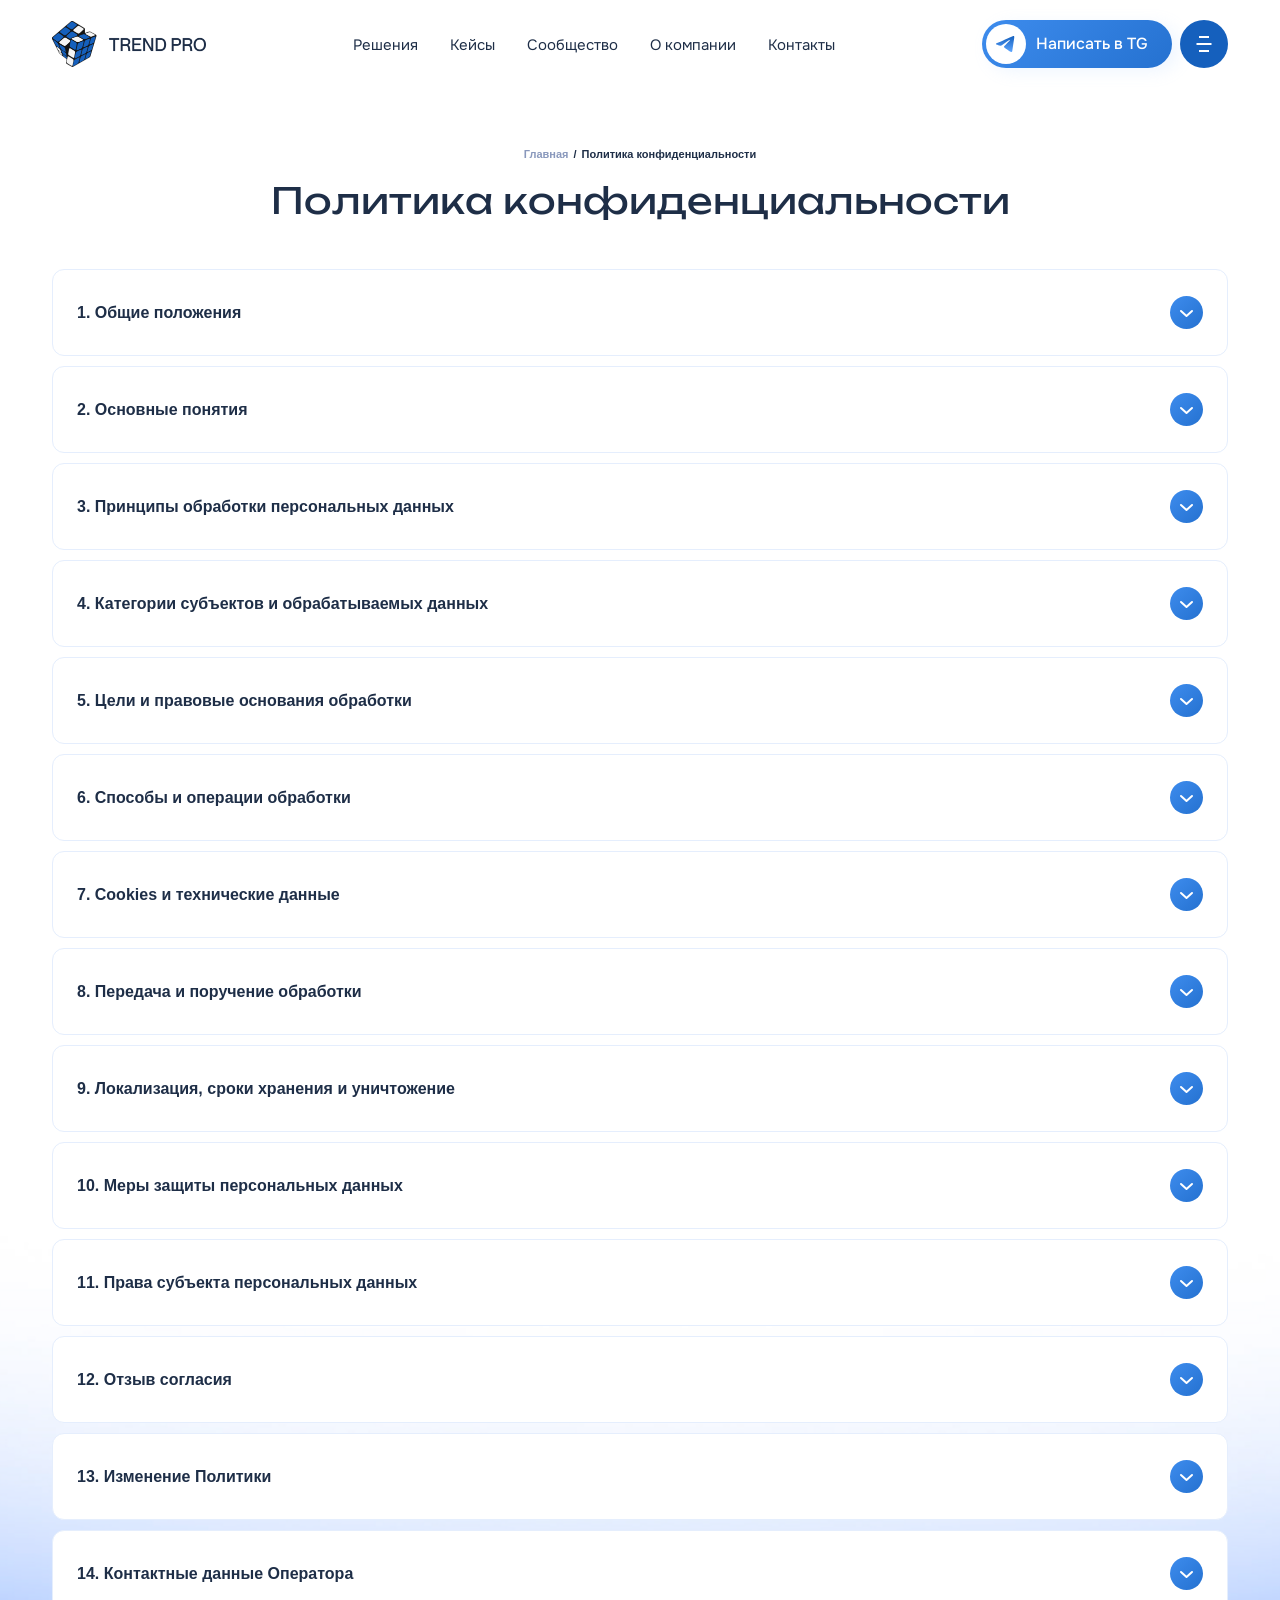
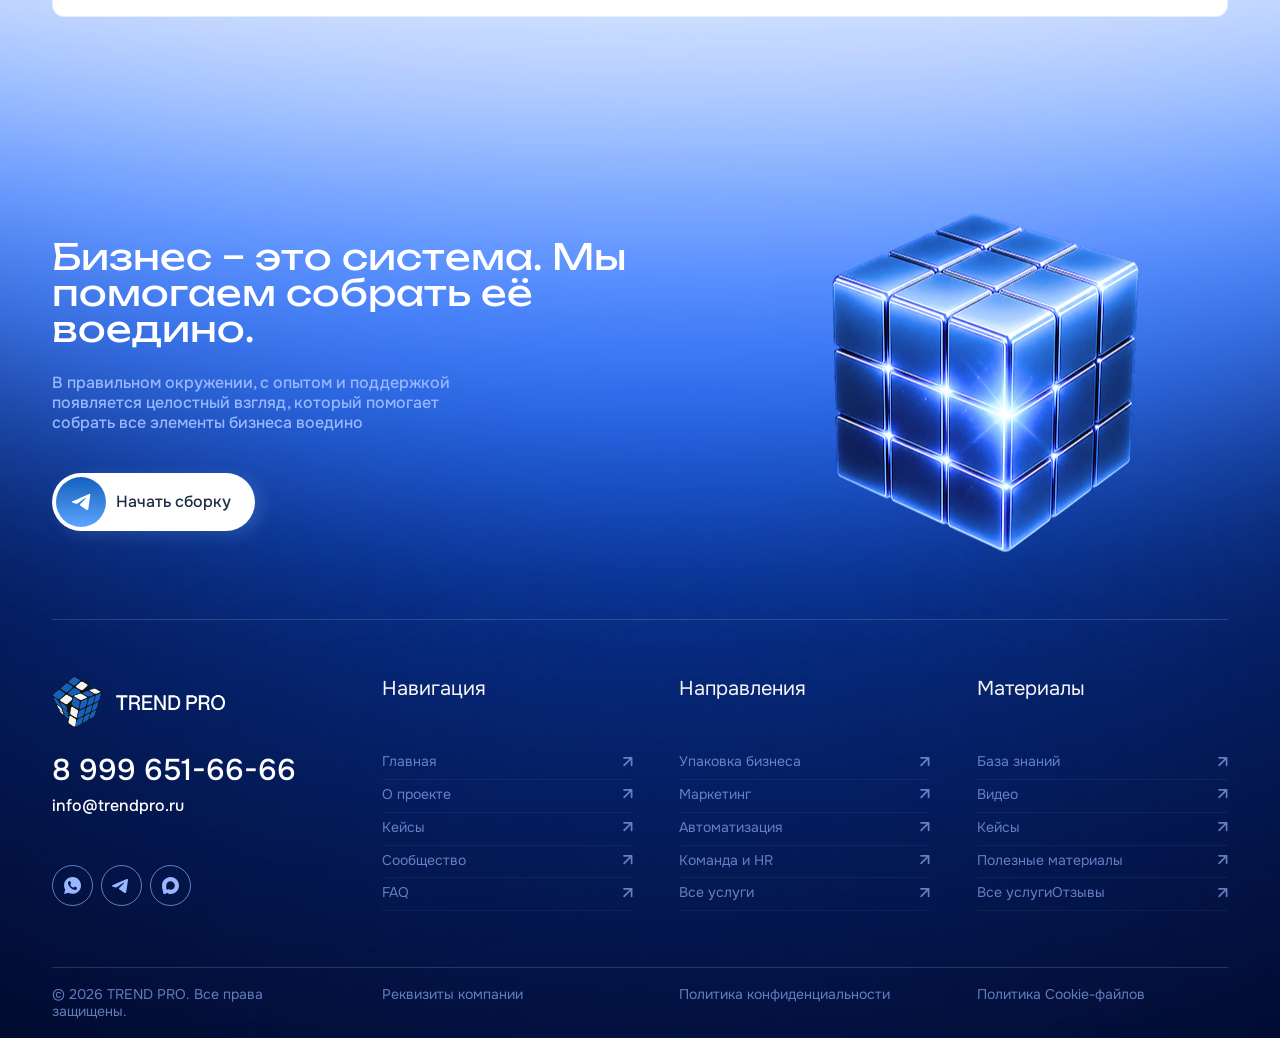
==== policy.html @ ac60d5c6 "Feature: добавлена страница "Политика конфиденциальности"" ====
<!doctype html>
<html lang="ru">
  <head>
    <meta charset="UTF-8" />
    <meta name="viewport" content="width=device-width, initial-scale=1.0" />
    <title>TREND PRO</title>
    <link rel="stylesheet" href="./src/style/reset.css" />
    <link rel="stylesheet" href="./src/style/general/style-general.css" />
    <link rel="stylesheet" href="./src/style/policy/style-policy.css" />
    <script defer src="./src/script/main.js"></script>
    <script defer src="./src/script/policy.js"></script>
  </head>
  <body>
    <header class="header">
      <div class="header__container container">
        <img class="header__logo" src="./src/assets/img/header_logo_dark.png" alt="" />

        <nav class="header__nav nav">
          <ul class="nav__list list">
            <li class="list__item">
              <a href="">Решения</a>
            </li>

            <li class="list__item">
              <a href="">Кейсы</a>
            </li>

            <li class="list__item">
              <a href="">Сообщество</a>
            </li>

            <li class="list__item">
              <a href="">О компании</a>
            </li>

            <li class="list__item">
              <a href="">Контакты</a>
            </li>
          </ul>
        </nav>

        <div class="header__actions">
          <a href="https://t.me/business_repin" target="_blank" class="secondary-button">
            <div class="icon">
              <svg
                width="22"
                height="22"
                viewBox="0 0 22 22"
                fill="none"
                xmlns="http://www.w3.org/2000/svg"
              >
                <path
                  d="M17.7344 3.14238C17.7556 3.1337 19.4154 2.46001 19.2764 4.13164C19.2296 4.82448 18.8564 7.24985 18.4824 9.87285L17.3135 17.6443C17.0178 19.8949 15.0754 18.8298 14.0879 18.0896C13.9008 17.9411 10.5817 15.7137 9.3662 14.6248C9.03903 14.3279 8.6653 13.7336 9.41307 13.0408C11.0958 11.4075 13.1058 9.37855 14.3213 8.0916C14.8821 7.49776 15.4435 6.11218 13.1064 7.79472L6.51463 12.4969C6.49465 12.5098 5.74759 12.9851 4.36424 12.5457C2.962 12.1002 1.32616 11.5066 1.32616 11.5066C1.31194 11.4971 0.216812 10.7593 2.12108 9.97246C4.97891 8.73606 15.3221 4.20005 17.7344 3.14238Z"
                  fill="url(#paint0_linear_576_1467)"
                />
                <defs>
                  <linearGradient
                    id="paint0_linear_576_1467"
                    x1="10.1423"
                    y1="3.00098"
                    x2="10.1423"
                    y2="19.0001"
                    gradientUnits="userSpaceOnUse"
                  >
                    <stop stop-color="#1560BD" />
                    <stop offset="1" stop-color="#5CA5FF" />
                  </linearGradient>
                </defs>
              </svg>
            </div>
            <span> Написать в TG</span>
          </a>

          <button class="header__burger">
            <span></span>
            <span></span>
            <span></span>
          </button>
        </div>
      </div>
    </header>

    <div class="main">
      <aside class="burger-menu">
        <div class="burger-menu__container">
          <div class="burger-menu__header">
            <img src="./src/assets/img/burger_logo.png" alt="" />

            <button class="burger-menu__close">
              <svg
                xmlns="http://www.w3.org/2000/svg"
                width="20"
                height="20"
                viewBox="0 0 20 20"
                fill="none"
              >
                <path
                  d="M15.8925 14.7141L14.714 15.8926L4.10742 5.28596L5.28593 4.10745L15.8925 14.7141Z"
                  fill="#ADADAD"
                />
                <path
                  d="M14.714 4.10745L15.8925 5.28596L5.28593 15.8926L4.10742 14.7141L14.714 4.10745Z"
                  fill="#ADADAD"
                />
              </svg>
            </button>
          </div>

          <div class="burger-menu__content">
            <ul>
              <li>
                <div class="accordion">
                  <button class="accordion__button">
                    <img src="./src/assets/img/burger_nav_1.svg" alt="" />
                    Навигация

                    <div class="icon">
                      <svg
                        xmlns="http://www.w3.org/2000/svg"
                        width="11"
                        height="7"
                        viewBox="0 0 11 7"
                        fill="none"
                      >
                        <path
                          d="M5.30326 4.12477L9.42809 0L10.6066 1.17851L5.30326 6.48185L0 1.17851L1.17851 0L5.30326 4.12477Z"
                          fill="#337DE8"
                        />
                      </svg>
                    </div>
                  </button>

                  <div class="accordion__content">
                    <nav>
                      <ul>
                        <li>
                          <a href="">Главная</a>
                        </li>

                        <li>
                          <a href="">О проекте</a>
                        </li>

                        <li>
                          <a href="">Кейсы</a>
                        </li>

                        <li>
                          <a href="">Сообщество</a>
                        </li>

                        <li>
                          <a href="#FAQ">FAQ</a>
                        </li>
                      </ul>
                    </nav>
                  </div>
                </div>
              </li>

              <li>
                <div class="accordion">
                  <button class="accordion__button">
                    <img src="./src/assets/img/burger_nav_2.svg" alt="" />
                    Направления

                    <div class="icon">
                      <svg
                        xmlns="http://www.w3.org/2000/svg"
                        width="11"
                        height="7"
                        viewBox="0 0 11 7"
                        fill="none"
                      >
                        <path
                          d="M5.30326 4.12477L9.42809 0L10.6066 1.17851L5.30326 6.48185L0 1.17851L1.17851 0L5.30326 4.12477Z"
                          fill="#337DE8"
                        />
                      </svg>
                    </div>
                  </button>

                  <div class="accordion__content">
                    <nav>
                      <ul>
                        <li>
                          <a href="">Упаковка бизнеса</a>
                        </li>

                        <li>
                          <a href="">Маркетинг</a>
                        </li>

                        <li>
                          <a href="">Кейсы</a>
                        </li>

                        <li>
                          <a href="">Автоматизация</a>
                        </li>

                        <li>
                          <a href="">Команда и HR</a>
                        </li>

                        <li>
                          <a href="">Все услуги</a>
                        </li>
                      </ul>
                    </nav>
                  </div>
                </div>
              </li>

              <li>
                <div class="accordion">
                  <button class="accordion__button">
                    <img src="./src/assets/img/burger_nav_3.svg" alt="" />
                    Материалы

                    <div class="icon">
                      <svg
                        xmlns="http://www.w3.org/2000/svg"
                        width="11"
                        height="7"
                        viewBox="0 0 11 7"
                        fill="none"
                      >
                        <path
                          d="M5.30326 4.12477L9.42809 0L10.6066 1.17851L5.30326 6.48185L0 1.17851L1.17851 0L5.30326 4.12477Z"
                          fill="#337DE8"
                        />
                      </svg>
                    </div>
                  </button>

                  <div class="accordion__content">
                    <nav>
                      <ul>
                        <li>
                          <a href="">База знаний</a>
                        </li>

                        <li>
                          <a href="">Видео</a>
                        </li>

                        <li>
                          <a href="">Кейсы</a>
                        </li>

                        <li>
                          <a href="">Полезные материалы</a>
                        </li>

                        <li>
                          <a href="">Отзывы</a>
                        </li>
                      </ul>
                    </nav>
                  </div>
                </div>
              </li>
            </ul>

            <a href="https://t.me/business_repin" target="_blank" class="secondary-button">
              <div class="icon">
                <svg
                  width="22"
                  height="22"
                  viewBox="0 0 22 22"
                  fill="none"
                  xmlns="http://www.w3.org/2000/svg"
                >
                  <path
                    d="M17.7344 3.14238C17.7556 3.1337 19.4154 2.46001 19.2764 4.13164C19.2296 4.82448 18.8564 7.24985 18.4824 9.87285L17.3135 17.6443C17.0178 19.8949 15.0754 18.8298 14.0879 18.0896C13.9008 17.9411 10.5817 15.7137 9.3662 14.6248C9.03903 14.3279 8.6653 13.7336 9.41307 13.0408C11.0958 11.4075 13.1058 9.37855 14.3213 8.0916C14.8821 7.49776 15.4435 6.11218 13.1064 7.79472L6.51463 12.4969C6.49465 12.5098 5.74759 12.9851 4.36424 12.5457C2.962 12.1002 1.32616 11.5066 1.32616 11.5066C1.31194 11.4971 0.216812 10.7593 2.12108 9.97246C4.97891 8.73606 15.3221 4.20005 17.7344 3.14238Z"
                    fill="url(#paint0_linear_576_1467)"
                  />
                  <defs>
                    <linearGradient
                      id="paint0_linear_576_1467"
                      x1="10.1423"
                      y1="3.00098"
                      x2="10.1423"
                      y2="19.0001"
                      gradientUnits="userSpaceOnUse"
                    >
                      <stop stop-color="#1560BD" />
                      <stop offset="1" stop-color="#5CA5FF" />
                    </linearGradient>
                  </defs>
                </svg>
              </div>

              <span> Написать в Telegram </span>
            </a>
          </div>
        </div>
      </aside>

      <aside class="breadcrumbs">
        <nav>
          <ol>
            <li><a href="index.html">Главная</a></li>
            <li><p>/</p></li>
            <li><p>Политика конфиденциальности</p></li>
          </ol>
        </nav>
      </aside>

      <section class="policy is-visible">
        <div class="policy__container container">
          <div class="policy__header section-header-anim">
            <h1>Политика конфиденциальности</h1>
          </div>

          <div class="policy__content">
            <ol>
              <li>
                <div class="accordion">
                  <button class="accordion__button">
                    1. Общие положения

                    <svg
                      width="33"
                      height="33"
                      viewBox="0 0 33 33"
                      fill="none"
                      xmlns="http://www.w3.org/2000/svg"
                    >
                      <circle cx="16.5" cy="16.5" r="16.5" fill="url(#paint0_linear_730_6382)" />
                      <path
                        d="M11 15L16.5 20L22 15"
                        stroke="white"
                        stroke-width="2"
                        stroke-linecap="round"
                        stroke-linejoin="round"
                      />
                      <defs>
                        <linearGradient
                          id="paint0_linear_730_6382"
                          x1="14.9886"
                          y1="-53.3303"
                          x2="87.7637"
                          y2="21.905"
                          gradientUnits="userSpaceOnUse"
                        >
                          <stop stop-color="#4C9CFF" />
                          <stop offset="1" stop-color="#1560BD" />
                        </linearGradient>
                      </defs>
                    </svg>
                  </button>

                  <div class="accordion__content">
                    <p>
                      Настоящая Политика конфиденциальности (далее — Политика) определяет порядок
                      обработки и защиты персональных данных индивидуальным предпринимателем Репиным
                      Александром Александровичем (далее — Оператор) при использовании сайта
                      https://trend-pro.ru/ (далее — Сайт). Политика разработана в соответствии
                      с Конституцией Российской Федерации, Федеральным законом от 27.07.2006 №
                      152-ФЗ «О персональных данных» и иными нормативными правовыми актами
                      Российской Федерации в области персональных данных.
                      <br /><br />
                      Политика действует в отношении информации, которую Оператор получает
                      при посещении Сайта, а также при обращении пользователя по опубликованному
                      на Сайте адресу электронной почты. На Сайте отсутствуют формы обратной связи,
                      регистрация, личный кабинет, прием платежей, подписка на рассылку
                      и инструменты веб-аналитики. Оператор не осуществляет сбор имени, телефона
                      или иных контактных данных через интерфейс Сайта.
                      <br /><br />
                      Если пользователь не согласен с условиями Политики, он должен прекратить
                      использование Сайта. Продолжение использования Сайта означает ознакомление
                      пользователя с Политикой, но само по себе не заменяет согласие на обработку
                      персональных данных в случаях, когда такое согласие требуется законом.
                    </p>
                  </div>
                </div>
              </li>

              <li>
                <div class="accordion">
                  <button class="accordion__button">
                    2. Основные понятия

                    <svg
                      width="33"
                      height="33"
                      viewBox="0 0 33 33"
                      fill="none"
                      xmlns="http://www.w3.org/2000/svg"
                    >
                      <circle cx="16.5" cy="16.5" r="16.5" fill="url(#paint0_linear_730_6382)" />
                      <path
                        d="M11 15L16.5 20L22 15"
                        stroke="white"
                        stroke-width="2"
                        stroke-linecap="round"
                        stroke-linejoin="round"
                      />
                      <defs>
                        <linearGradient
                          id="paint0_linear_730_6382"
                          x1="14.9886"
                          y1="-53.3303"
                          x2="87.7637"
                          y2="21.905"
                          gradientUnits="userSpaceOnUse"
                        >
                          <stop stop-color="#4C9CFF" />
                          <stop offset="1" stop-color="#1560BD" />
                        </linearGradient>
                      </defs>
                    </svg>
                  </button>

                  <div class="accordion__content">
                    <p>
                      Настоящая Политика конфиденциальности (далее — Политика) определяет порядок
                      обработки и защиты персональных данных индивидуальным предпринимателем Репиным
                      Александром Александровичем (далее — Оператор) при использовании сайта
                      https://trend-pro.ru/ (далее — Сайт). Политика разработана в соответствии
                      с Конституцией Российской Федерации, Федеральным законом от 27.07.2006 №
                      152-ФЗ «О персональных данных» и иными нормативными правовыми актами
                      Российской Федерации в области персональных данных.
                      <br /><br />
                      Политика действует в отношении информации, которую Оператор получает
                      при посещении Сайта, а также при обращении пользователя по опубликованному
                      на Сайте адресу электронной почты. На Сайте отсутствуют формы обратной связи,
                      регистрация, личный кабинет, прием платежей, подписка на рассылку
                      и инструменты веб-аналитики. Оператор не осуществляет сбор имени, телефона
                      или иных контактных данных через интерфейс Сайта.
                      <br /><br />
                      Если пользователь не согласен с условиями Политики, он должен прекратить
                      использование Сайта. Продолжение использования Сайта означает ознакомление
                      пользователя с Политикой, но само по себе не заменяет согласие на обработку
                      персональных данных в случаях, когда такое согласие требуется законом.
                    </p>
                  </div>
                </div>
              </li>

              <li>
                <div class="accordion">
                  <button class="accordion__button">
                    3. Принципы обработки персональных данных

                    <svg
                      width="33"
                      height="33"
                      viewBox="0 0 33 33"
                      fill="none"
                      xmlns="http://www.w3.org/2000/svg"
                    >
                      <circle cx="16.5" cy="16.5" r="16.5" fill="url(#paint0_linear_730_6382)" />
                      <path
                        d="M11 15L16.5 20L22 15"
                        stroke="white"
                        stroke-width="2"
                        stroke-linecap="round"
                        stroke-linejoin="round"
                      />
                      <defs>
                        <linearGradient
                          id="paint0_linear_730_6382"
                          x1="14.9886"
                          y1="-53.3303"
                          x2="87.7637"
                          y2="21.905"
                          gradientUnits="userSpaceOnUse"
                        >
                          <stop stop-color="#4C9CFF" />
                          <stop offset="1" stop-color="#1560BD" />
                        </linearGradient>
                      </defs>
                    </svg>
                  </button>

                  <div class="accordion__content">
                    <p>
                      Настоящая Политика конфиденциальности (далее — Политика) определяет порядок
                      обработки и защиты персональных данных индивидуальным предпринимателем Репиным
                      Александром Александровичем (далее — Оператор) при использовании сайта
                      https://trend-pro.ru/ (далее — Сайт). Политика разработана в соответствии
                      с Конституцией Российской Федерации, Федеральным законом от 27.07.2006 №
                      152-ФЗ «О персональных данных» и иными нормативными правовыми актами
                      Российской Федерации в области персональных данных.
                      <br /><br />
                      Политика действует в отношении информации, которую Оператор получает
                      при посещении Сайта, а также при обращении пользователя по опубликованному
                      на Сайте адресу электронной почты. На Сайте отсутствуют формы обратной связи,
                      регистрация, личный кабинет, прием платежей, подписка на рассылку
                      и инструменты веб-аналитики. Оператор не осуществляет сбор имени, телефона
                      или иных контактных данных через интерфейс Сайта.
                      <br /><br />
                      Если пользователь не согласен с условиями Политики, он должен прекратить
                      использование Сайта. Продолжение использования Сайта означает ознакомление
                      пользователя с Политикой, но само по себе не заменяет согласие на обработку
                      персональных данных в случаях, когда такое согласие требуется законом.
                    </p>
                  </div>
                </div>
              </li>

              <li>
                <div class="accordion">
                  <button class="accordion__button">
                    4. Категории субъектов и обрабатываемых данных

                    <svg
                      width="33"
                      height="33"
                      viewBox="0 0 33 33"
                      fill="none"
                      xmlns="http://www.w3.org/2000/svg"
                    >
                      <circle cx="16.5" cy="16.5" r="16.5" fill="url(#paint0_linear_730_6382)" />
                      <path
                        d="M11 15L16.5 20L22 15"
                        stroke="white"
                        stroke-width="2"
                        stroke-linecap="round"
                        stroke-linejoin="round"
                      />
                      <defs>
                        <linearGradient
                          id="paint0_linear_730_6382"
                          x1="14.9886"
                          y1="-53.3303"
                          x2="87.7637"
                          y2="21.905"
                          gradientUnits="userSpaceOnUse"
                        >
                          <stop stop-color="#4C9CFF" />
                          <stop offset="1" stop-color="#1560BD" />
                        </linearGradient>
                      </defs>
                    </svg>
                  </button>

                  <div class="accordion__content">
                    <p>
                      Настоящая Политика конфиденциальности (далее — Политика) определяет порядок
                      обработки и защиты персональных данных индивидуальным предпринимателем Репиным
                      Александром Александровичем (далее — Оператор) при использовании сайта
                      https://trend-pro.ru/ (далее — Сайт). Политика разработана в соответствии
                      с Конституцией Российской Федерации, Федеральным законом от 27.07.2006 №
                      152-ФЗ «О персональных данных» и иными нормативными правовыми актами
                      Российской Федерации в области персональных данных.
                      <br /><br />
                      Политика действует в отношении информации, которую Оператор получает
                      при посещении Сайта, а также при обращении пользователя по опубликованному
                      на Сайте адресу электронной почты. На Сайте отсутствуют формы обратной связи,
                      регистрация, личный кабинет, прием платежей, подписка на рассылку
                      и инструменты веб-аналитики. Оператор не осуществляет сбор имени, телефона
                      или иных контактных данных через интерфейс Сайта.
                      <br /><br />
                      Если пользователь не согласен с условиями Политики, он должен прекратить
                      использование Сайта. Продолжение использования Сайта означает ознакомление
                      пользователя с Политикой, но само по себе не заменяет согласие на обработку
                      персональных данных в случаях, когда такое согласие требуется законом.
                    </p>
                  </div>
                </div>
              </li>

              <li>
                <div class="accordion">
                  <button class="accordion__button">
                    5. Цели и правовые основания обработки

                    <svg
                      width="33"
                      height="33"
                      viewBox="0 0 33 33"
                      fill="none"
                      xmlns="http://www.w3.org/2000/svg"
                    >
                      <circle cx="16.5" cy="16.5" r="16.5" fill="url(#paint0_linear_730_6382)" />
                      <path
                        d="M11 15L16.5 20L22 15"
                        stroke="white"
                        stroke-width="2"
                        stroke-linecap="round"
                        stroke-linejoin="round"
                      />
                      <defs>
                        <linearGradient
                          id="paint0_linear_730_6382"
                          x1="14.9886"
                          y1="-53.3303"
                          x2="87.7637"
                          y2="21.905"
                          gradientUnits="userSpaceOnUse"
                        >
                          <stop stop-color="#4C9CFF" />
                          <stop offset="1" stop-color="#1560BD" />
                        </linearGradient>
                      </defs>
                    </svg>
                  </button>

                  <div class="accordion__content">
                    <p>
                      Настоящая Политика конфиденциальности (далее — Политика) определяет порядок
                      обработки и защиты персональных данных индивидуальным предпринимателем Репиным
                      Александром Александровичем (далее — Оператор) при использовании сайта
                      https://trend-pro.ru/ (далее — Сайт). Политика разработана в соответствии
                      с Конституцией Российской Федерации, Федеральным законом от 27.07.2006 №
                      152-ФЗ «О персональных данных» и иными нормативными правовыми актами
                      Российской Федерации в области персональных данных.
                      <br /><br />
                      Политика действует в отношении информации, которую Оператор получает
                      при посещении Сайта, а также при обращении пользователя по опубликованному
                      на Сайте адресу электронной почты. На Сайте отсутствуют формы обратной связи,
                      регистрация, личный кабинет, прием платежей, подписка на рассылку
                      и инструменты веб-аналитики. Оператор не осуществляет сбор имени, телефона
                      или иных контактных данных через интерфейс Сайта.
                      <br /><br />
                      Если пользователь не согласен с условиями Политики, он должен прекратить
                      использование Сайта. Продолжение использования Сайта означает ознакомление
                      пользователя с Политикой, но само по себе не заменяет согласие на обработку
                      персональных данных в случаях, когда такое согласие требуется законом.
                    </p>
                  </div>
                </div>
              </li>

              <li>
                <div class="accordion">
                  <button class="accordion__button">
                    6. Способы и операции обработки

                    <svg
                      width="33"
                      height="33"
                      viewBox="0 0 33 33"
                      fill="none"
                      xmlns="http://www.w3.org/2000/svg"
                    >
                      <circle cx="16.5" cy="16.5" r="16.5" fill="url(#paint0_linear_730_6382)" />
                      <path
                        d="M11 15L16.5 20L22 15"
                        stroke="white"
                        stroke-width="2"
                        stroke-linecap="round"
                        stroke-linejoin="round"
                      />
                      <defs>
                        <linearGradient
                          id="paint0_linear_730_6382"
                          x1="14.9886"
                          y1="-53.3303"
                          x2="87.7637"
                          y2="21.905"
                          gradientUnits="userSpaceOnUse"
                        >
                          <stop stop-color="#4C9CFF" />
                          <stop offset="1" stop-color="#1560BD" />
                        </linearGradient>
                      </defs>
                    </svg>
                  </button>

                  <div class="accordion__content">
                    <p>
                      Настоящая Политика конфиденциальности (далее — Политика) определяет порядок
                      обработки и защиты персональных данных индивидуальным предпринимателем Репиным
                      Александром Александровичем (далее — Оператор) при использовании сайта
                      https://trend-pro.ru/ (далее — Сайт). Политика разработана в соответствии
                      с Конституцией Российской Федерации, Федеральным законом от 27.07.2006 №
                      152-ФЗ «О персональных данных» и иными нормативными правовыми актами
                      Российской Федерации в области персональных данных.
                      <br /><br />
                      Политика действует в отношении информации, которую Оператор получает
                      при посещении Сайта, а также при обращении пользователя по опубликованному
                      на Сайте адресу электронной почты. На Сайте отсутствуют формы обратной связи,
                      регистрация, личный кабинет, прием платежей, подписка на рассылку
                      и инструменты веб-аналитики. Оператор не осуществляет сбор имени, телефона
                      или иных контактных данных через интерфейс Сайта.
                      <br /><br />
                      Если пользователь не согласен с условиями Политики, он должен прекратить
                      использование Сайта. Продолжение использования Сайта означает ознакомление
                      пользователя с Политикой, но само по себе не заменяет согласие на обработку
                      персональных данных в случаях, когда такое согласие требуется законом.
                    </p>
                  </div>
                </div>
              </li>

              <li>
                <div class="accordion">
                  <button class="accordion__button">
                    7. Cookies и технические данные

                    <svg
                      width="33"
                      height="33"
                      viewBox="0 0 33 33"
                      fill="none"
                      xmlns="http://www.w3.org/2000/svg"
                    >
                      <circle cx="16.5" cy="16.5" r="16.5" fill="url(#paint0_linear_730_6382)" />
                      <path
                        d="M11 15L16.5 20L22 15"
                        stroke="white"
                        stroke-width="2"
                        stroke-linecap="round"
                        stroke-linejoin="round"
                      />
                      <defs>
                        <linearGradient
                          id="paint0_linear_730_6382"
                          x1="14.9886"
                          y1="-53.3303"
                          x2="87.7637"
                          y2="21.905"
                          gradientUnits="userSpaceOnUse"
                        >
                          <stop stop-color="#4C9CFF" />
                          <stop offset="1" stop-color="#1560BD" />
                        </linearGradient>
                      </defs>
                    </svg>
                  </button>

                  <div class="accordion__content">
                    <p>
                      Настоящая Политика конфиденциальности (далее — Политика) определяет порядок
                      обработки и защиты персональных данных индивидуальным предпринимателем Репиным
                      Александром Александровичем (далее — Оператор) при использовании сайта
                      https://trend-pro.ru/ (далее — Сайт). Политика разработана в соответствии
                      с Конституцией Российской Федерации, Федеральным законом от 27.07.2006 №
                      152-ФЗ «О персональных данных» и иными нормативными правовыми актами
                      Российской Федерации в области персональных данных.
                      <br /><br />
                      Политика действует в отношении информации, которую Оператор получает
                      при посещении Сайта, а также при обращении пользователя по опубликованному
                      на Сайте адресу электронной почты. На Сайте отсутствуют формы обратной связи,
                      регистрация, личный кабинет, прием платежей, подписка на рассылку
                      и инструменты веб-аналитики. Оператор не осуществляет сбор имени, телефона
                      или иных контактных данных через интерфейс Сайта.
                      <br /><br />
                      Если пользователь не согласен с условиями Политики, он должен прекратить
                      использование Сайта. Продолжение использования Сайта означает ознакомление
                      пользователя с Политикой, но само по себе не заменяет согласие на обработку
                      персональных данных в случаях, когда такое согласие требуется законом.
                    </p>
                  </div>
                </div>
              </li>

              <li>
                <div class="accordion">
                  <button class="accordion__button">
                    8. Передача и поручение обработки

                    <svg
                      width="33"
                      height="33"
                      viewBox="0 0 33 33"
                      fill="none"
                      xmlns="http://www.w3.org/2000/svg"
                    >
                      <circle cx="16.5" cy="16.5" r="16.5" fill="url(#paint0_linear_730_6382)" />
                      <path
                        d="M11 15L16.5 20L22 15"
                        stroke="white"
                        stroke-width="2"
                        stroke-linecap="round"
                        stroke-linejoin="round"
                      />
                      <defs>
                        <linearGradient
                          id="paint0_linear_730_6382"
                          x1="14.9886"
                          y1="-53.3303"
                          x2="87.7637"
                          y2="21.905"
                          gradientUnits="userSpaceOnUse"
                        >
                          <stop stop-color="#4C9CFF" />
                          <stop offset="1" stop-color="#1560BD" />
                        </linearGradient>
                      </defs>
                    </svg>
                  </button>

                  <div class="accordion__content">
                    <p>
                      Настоящая Политика конфиденциальности (далее — Политика) определяет порядок
                      обработки и защиты персональных данных индивидуальным предпринимателем Репиным
                      Александром Александровичем (далее — Оператор) при использовании сайта
                      https://trend-pro.ru/ (далее — Сайт). Политика разработана в соответствии
                      с Конституцией Российской Федерации, Федеральным законом от 27.07.2006 №
                      152-ФЗ «О персональных данных» и иными нормативными правовыми актами
                      Российской Федерации в области персональных данных.
                      <br /><br />
                      Политика действует в отношении информации, которую Оператор получает
                      при посещении Сайта, а также при обращении пользователя по опубликованному
                      на Сайте адресу электронной почты. На Сайте отсутствуют формы обратной связи,
                      регистрация, личный кабинет, прием платежей, подписка на рассылку
                      и инструменты веб-аналитики. Оператор не осуществляет сбор имени, телефона
                      или иных контактных данных через интерфейс Сайта.
                      <br /><br />
                      Если пользователь не согласен с условиями Политики, он должен прекратить
                      использование Сайта. Продолжение использования Сайта означает ознакомление
                      пользователя с Политикой, но само по себе не заменяет согласие на обработку
                      персональных данных в случаях, когда такое согласие требуется законом.
                    </p>
                  </div>
                </div>
              </li>

              <li>
                <div class="accordion">
                  <button class="accordion__button">
                    9. Локализация, сроки хранения и уничтожение

                    <svg
                      width="33"
                      height="33"
                      viewBox="0 0 33 33"
                      fill="none"
                      xmlns="http://www.w3.org/2000/svg"
                    >
                      <circle cx="16.5" cy="16.5" r="16.5" fill="url(#paint0_linear_730_6382)" />
                      <path
                        d="M11 15L16.5 20L22 15"
                        stroke="white"
                        stroke-width="2"
                        stroke-linecap="round"
                        stroke-linejoin="round"
                      />
                      <defs>
                        <linearGradient
                          id="paint0_linear_730_6382"
                          x1="14.9886"
                          y1="-53.3303"
                          x2="87.7637"
                          y2="21.905"
                          gradientUnits="userSpaceOnUse"
                        >
                          <stop stop-color="#4C9CFF" />
                          <stop offset="1" stop-color="#1560BD" />
                        </linearGradient>
                      </defs>
                    </svg>
                  </button>

                  <div class="accordion__content">
                    <p>
                      Настоящая Политика конфиденциальности (далее — Политика) определяет порядок
                      обработки и защиты персональных данных индивидуальным предпринимателем Репиным
                      Александром Александровичем (далее — Оператор) при использовании сайта
                      https://trend-pro.ru/ (далее — Сайт). Политика разработана в соответствии
                      с Конституцией Российской Федерации, Федеральным законом от 27.07.2006 №
                      152-ФЗ «О персональных данных» и иными нормативными правовыми актами
                      Российской Федерации в области персональных данных.
                      <br /><br />
                      Политика действует в отношении информации, которую Оператор получает
                      при посещении Сайта, а также при обращении пользователя по опубликованному
                      на Сайте адресу электронной почты. На Сайте отсутствуют формы обратной связи,
                      регистрация, личный кабинет, прием платежей, подписка на рассылку
                      и инструменты веб-аналитики. Оператор не осуществляет сбор имени, телефона
                      или иных контактных данных через интерфейс Сайта.
                      <br /><br />
                      Если пользователь не согласен с условиями Политики, он должен прекратить
                      использование Сайта. Продолжение использования Сайта означает ознакомление
                      пользователя с Политикой, но само по себе не заменяет согласие на обработку
                      персональных данных в случаях, когда такое согласие требуется законом.
                    </p>
                  </div>
                </div>
              </li>

              <li>
                <div class="accordion">
                  <button class="accordion__button">
                    10. Меры защиты персональных данных

                    <svg
                      width="33"
                      height="33"
                      viewBox="0 0 33 33"
                      fill="none"
                      xmlns="http://www.w3.org/2000/svg"
                    >
                      <circle cx="16.5" cy="16.5" r="16.5" fill="url(#paint0_linear_730_6382)" />
                      <path
                        d="M11 15L16.5 20L22 15"
                        stroke="white"
                        stroke-width="2"
                        stroke-linecap="round"
                        stroke-linejoin="round"
                      />
                      <defs>
                        <linearGradient
                          id="paint0_linear_730_6382"
                          x1="14.9886"
                          y1="-53.3303"
                          x2="87.7637"
                          y2="21.905"
                          gradientUnits="userSpaceOnUse"
                        >
                          <stop stop-color="#4C9CFF" />
                          <stop offset="1" stop-color="#1560BD" />
                        </linearGradient>
                      </defs>
                    </svg>
                  </button>

                  <div class="accordion__content">
                    <p>
                      Настоящая Политика конфиденциальности (далее — Политика) определяет порядок
                      обработки и защиты персональных данных индивидуальным предпринимателем Репиным
                      Александром Александровичем (далее — Оператор) при использовании сайта
                      https://trend-pro.ru/ (далее — Сайт). Политика разработана в соответствии
                      с Конституцией Российской Федерации, Федеральным законом от 27.07.2006 №
                      152-ФЗ «О персональных данных» и иными нормативными правовыми актами
                      Российской Федерации в области персональных данных.
                      <br /><br />
                      Политика действует в отношении информации, которую Оператор получает
                      при посещении Сайта, а также при обращении пользователя по опубликованному
                      на Сайте адресу электронной почты. На Сайте отсутствуют формы обратной связи,
                      регистрация, личный кабинет, прием платежей, подписка на рассылку
                      и инструменты веб-аналитики. Оператор не осуществляет сбор имени, телефона
                      или иных контактных данных через интерфейс Сайта.
                      <br /><br />
                      Если пользователь не согласен с условиями Политики, он должен прекратить
                      использование Сайта. Продолжение использования Сайта означает ознакомление
                      пользователя с Политикой, но само по себе не заменяет согласие на обработку
                      персональных данных в случаях, когда такое согласие требуется законом.
                    </p>
                  </div>
                </div>
              </li>

              <li>
                <div class="accordion">
                  <button class="accordion__button">
                    11. Права субъекта персональных данных

                    <svg
                      width="33"
                      height="33"
                      viewBox="0 0 33 33"
                      fill="none"
                      xmlns="http://www.w3.org/2000/svg"
                    >
                      <circle cx="16.5" cy="16.5" r="16.5" fill="url(#paint0_linear_730_6382)" />
                      <path
                        d="M11 15L16.5 20L22 15"
                        stroke="white"
                        stroke-width="2"
                        stroke-linecap="round"
                        stroke-linejoin="round"
                      />
                      <defs>
                        <linearGradient
                          id="paint0_linear_730_6382"
                          x1="14.9886"
                          y1="-53.3303"
                          x2="87.7637"
                          y2="21.905"
                          gradientUnits="userSpaceOnUse"
                        >
                          <stop stop-color="#4C9CFF" />
                          <stop offset="1" stop-color="#1560BD" />
                        </linearGradient>
                      </defs>
                    </svg>
                  </button>

                  <div class="accordion__content">
                    <p>
                      Настоящая Политика конфиденциальности (далее — Политика) определяет порядок
                      обработки и защиты персональных данных индивидуальным предпринимателем Репиным
                      Александром Александровичем (далее — Оператор) при использовании сайта
                      https://trend-pro.ru/ (далее — Сайт). Политика разработана в соответствии
                      с Конституцией Российской Федерации, Федеральным законом от 27.07.2006 №
                      152-ФЗ «О персональных данных» и иными нормативными правовыми актами
                      Российской Федерации в области персональных данных.
                      <br /><br />
                      Политика действует в отношении информации, которую Оператор получает
                      при посещении Сайта, а также при обращении пользователя по опубликованному
                      на Сайте адресу электронной почты. На Сайте отсутствуют формы обратной связи,
                      регистрация, личный кабинет, прием платежей, подписка на рассылку
                      и инструменты веб-аналитики. Оператор не осуществляет сбор имени, телефона
                      или иных контактных данных через интерфейс Сайта.
                      <br /><br />
                      Если пользователь не согласен с условиями Политики, он должен прекратить
                      использование Сайта. Продолжение использования Сайта означает ознакомление
                      пользователя с Политикой, но само по себе не заменяет согласие на обработку
                      персональных данных в случаях, когда такое согласие требуется законом.
                    </p>
                  </div>
                </div>
              </li>

              <li>
                <div class="accordion">
                  <button class="accordion__button">
                    12. Отзыв согласия

                    <svg
                      width="33"
                      height="33"
                      viewBox="0 0 33 33"
                      fill="none"
                      xmlns="http://www.w3.org/2000/svg"
                    >
                      <circle cx="16.5" cy="16.5" r="16.5" fill="url(#paint0_linear_730_6382)" />
                      <path
                        d="M11 15L16.5 20L22 15"
                        stroke="white"
                        stroke-width="2"
                        stroke-linecap="round"
                        stroke-linejoin="round"
                      />
                      <defs>
                        <linearGradient
                          id="paint0_linear_730_6382"
                          x1="14.9886"
                          y1="-53.3303"
                          x2="87.7637"
                          y2="21.905"
                          gradientUnits="userSpaceOnUse"
                        >
                          <stop stop-color="#4C9CFF" />
                          <stop offset="1" stop-color="#1560BD" />
                        </linearGradient>
                      </defs>
                    </svg>
                  </button>

                  <div class="accordion__content">
                    <p>
                      Настоящая Политика конфиденциальности (далее — Политика) определяет порядок
                      обработки и защиты персональных данных индивидуальным предпринимателем Репиным
                      Александром Александровичем (далее — Оператор) при использовании сайта
                      https://trend-pro.ru/ (далее — Сайт). Политика разработана в соответствии
                      с Конституцией Российской Федерации, Федеральным законом от 27.07.2006 №
                      152-ФЗ «О персональных данных» и иными нормативными правовыми актами
                      Российской Федерации в области персональных данных.
                      <br /><br />
                      Политика действует в отношении информации, которую Оператор получает
                      при посещении Сайта, а также при обращении пользователя по опубликованному
                      на Сайте адресу электронной почты. На Сайте отсутствуют формы обратной связи,
                      регистрация, личный кабинет, прием платежей, подписка на рассылку
                      и инструменты веб-аналитики. Оператор не осуществляет сбор имени, телефона
                      или иных контактных данных через интерфейс Сайта.
                      <br /><br />
                      Если пользователь не согласен с условиями Политики, он должен прекратить
                      использование Сайта. Продолжение использования Сайта означает ознакомление
                      пользователя с Политикой, но само по себе не заменяет согласие на обработку
                      персональных данных в случаях, когда такое согласие требуется законом.
                    </p>
                  </div>
                </div>
              </li>

              <li>
                <div class="accordion">
                  <button class="accordion__button">
                    13. Изменение Политики

                    <svg
                      width="33"
                      height="33"
                      viewBox="0 0 33 33"
                      fill="none"
                      xmlns="http://www.w3.org/2000/svg"
                    >
                      <circle cx="16.5" cy="16.5" r="16.5" fill="url(#paint0_linear_730_6382)" />
                      <path
                        d="M11 15L16.5 20L22 15"
                        stroke="white"
                        stroke-width="2"
                        stroke-linecap="round"
                        stroke-linejoin="round"
                      />
                      <defs>
                        <linearGradient
                          id="paint0_linear_730_6382"
                          x1="14.9886"
                          y1="-53.3303"
                          x2="87.7637"
                          y2="21.905"
                          gradientUnits="userSpaceOnUse"
                        >
                          <stop stop-color="#4C9CFF" />
                          <stop offset="1" stop-color="#1560BD" />
                        </linearGradient>
                      </defs>
                    </svg>
                  </button>

                  <div class="accordion__content">
                    <p>
                      Настоящая Политика конфиденциальности (далее — Политика) определяет порядок
                      обработки и защиты персональных данных индивидуальным предпринимателем Репиным
                      Александром Александровичем (далее — Оператор) при использовании сайта
                      https://trend-pro.ru/ (далее — Сайт). Политика разработана в соответствии
                      с Конституцией Российской Федерации, Федеральным законом от 27.07.2006 №
                      152-ФЗ «О персональных данных» и иными нормативными правовыми актами
                      Российской Федерации в области персональных данных.
                      <br /><br />
                      Политика действует в отношении информации, которую Оператор получает
                      при посещении Сайта, а также при обращении пользователя по опубликованному
                      на Сайте адресу электронной почты. На Сайте отсутствуют формы обратной связи,
                      регистрация, личный кабинет, прием платежей, подписка на рассылку
                      и инструменты веб-аналитики. Оператор не осуществляет сбор имени, телефона
                      или иных контактных данных через интерфейс Сайта.
                      <br /><br />
                      Если пользователь не согласен с условиями Политики, он должен прекратить
                      использование Сайта. Продолжение использования Сайта означает ознакомление
                      пользователя с Политикой, но само по себе не заменяет согласие на обработку
                      персональных данных в случаях, когда такое согласие требуется законом.
                    </p>
                  </div>
                </div>
              </li>

              <li>
                <div class="accordion">
                  <button class="accordion__button">
                    14. Контактные данные Оператора

                    <svg
                      width="33"
                      height="33"
                      viewBox="0 0 33 33"
                      fill="none"
                      xmlns="http://www.w3.org/2000/svg"
                    >
                      <circle cx="16.5" cy="16.5" r="16.5" fill="url(#paint0_linear_730_6382)" />
                      <path
                        d="M11 15L16.5 20L22 15"
                        stroke="white"
                        stroke-width="2"
                        stroke-linecap="round"
                        stroke-linejoin="round"
                      />
                      <defs>
                        <linearGradient
                          id="paint0_linear_730_6382"
                          x1="14.9886"
                          y1="-53.3303"
                          x2="87.7637"
                          y2="21.905"
                          gradientUnits="userSpaceOnUse"
                        >
                          <stop stop-color="#4C9CFF" />
                          <stop offset="1" stop-color="#1560BD" />
                        </linearGradient>
                      </defs>
                    </svg>
                  </button>

                  <div class="accordion__content">
                    <p>
                      Настоящая Политика конфиденциальности (далее — Политика) определяет порядок
                      обработки и защиты персональных данных индивидуальным предпринимателем Репиным
                      Александром Александровичем (далее — Оператор) при использовании сайта
                      https://trend-pro.ru/ (далее — Сайт). Политика разработана в соответствии
                      с Конституцией Российской Федерации, Федеральным законом от 27.07.2006 №
                      152-ФЗ «О персональных данных» и иными нормативными правовыми актами
                      Российской Федерации в области персональных данных.
                      <br /><br />
                      Политика действует в отношении информации, которую Оператор получает
                      при посещении Сайта, а также при обращении пользователя по опубликованному
                      на Сайте адресу электронной почты. На Сайте отсутствуют формы обратной связи,
                      регистрация, личный кабинет, прием платежей, подписка на рассылку
                      и инструменты веб-аналитики. Оператор не осуществляет сбор имени, телефона
                      или иных контактных данных через интерфейс Сайта.
                      <br /><br />
                      Если пользователь не согласен с условиями Политики, он должен прекратить
                      использование Сайта. Продолжение использования Сайта означает ознакомление
                      пользователя с Политикой, но само по себе не заменяет согласие на обработку
                      персональных данных в случаях, когда такое согласие требуется законом.
                    </p>
                  </div>
                </div>
              </li>
            </ol>
          </div>
        </div>
      </section>

      <section class="final">
        <div class="final__container container">
          <h2>Бизнес – это система. Мы помогаем собрать её воедино.</h2>

          <p class="subtitle">
            В правильном окружении, с опытом и поддержкой появляется целостный взгляд, который
            помогает собрать все элементы бизнеса воедино
          </p>

          <a href="https://t.me/business_repin" target="_blank" class="primary-button">
            <div class="icon">
              <svg
                width="19"
                height="16"
                viewBox="0 0 19 16"
                fill="none"
                xmlns="http://www.w3.org/2000/svg"
              >
                <path
                  d="M16.7344 0.141402C16.7556 0.132721 18.4154 -0.540968 18.2764 1.13066C18.2296 1.8235 17.8564 4.24887 17.4824 6.87187L16.3135 14.6434C16.0178 16.8939 14.0754 15.8288 13.0879 15.0887C12.9008 14.9401 9.58166 12.7127 8.3662 11.6238C8.03903 11.3269 7.6653 10.7326 8.41307 10.0398C10.0958 8.40655 12.1058 6.37757 13.3213 5.09062C13.8821 4.49679 14.4435 3.11121 12.1064 4.79375L5.51463 9.49589C5.49465 9.50887 4.74759 9.98417 3.36424 9.54472C1.962 9.09925 0.326157 8.50566 0.326157 8.50566C0.311939 8.49617 -0.783188 7.7583 1.12108 6.97148C3.97891 5.73508 14.3221 1.19908 16.7344 0.141402Z"
                  fill="white"
                />
              </svg>
            </div>
            Начать сборку
          </a>

          <img src="./src/assets/img/final_bg.png" alt="" class="final__decor" />
        </div>
      </section>
    </div>

    <footer class="footer">
      <div class="footer__container container">
        <div class="footer__wrap footer__wrap-top">
          <div class="footer__info">
            <img src="./src/assets/img/header_logo.png" alt="" />

            <div class="footer__contacts">
              <a class="footer__phone" href="tel:+8 999 651-66-66">8 999 651-66-66</a>

              <a class="footer__mail" href="mailto:info@trendpro.ru">info@trendpro.ru</a>
            </div>

            <div class="footer__links">
              <a href="">
                <svg
                  width="41"
                  height="41"
                  viewBox="0 0 41 41"
                  fill="none"
                  xmlns="http://www.w3.org/2000/svg"
                >
                  <circle cx="20.5" cy="20.5" r="20" stroke="#98B7FF" stroke-opacity="0.65" />
                  <path
                    d="M12.0713 20.4248C12.0748 12.9974 21.0869 9.17841 26.5322 14.4434L26.5215 14.4707C28.1185 16.0616 28.9971 18.1791 28.9971 20.4287C28.9942 26.8382 22.0846 30.8546 16.4863 27.8301L12 29L13.2012 24.6357C12.4605 23.3574 12.0714 21.9093 12.0713 20.4248ZM17.7891 16.0176C17.3624 15.9775 17.0503 15.984 16.7754 16.2939C15.5796 17.7186 15.8811 19.1882 16.9043 20.751C18.9157 23.6038 19.9878 24.1291 21.9473 24.8584C22.4761 25.0406 22.9583 25.0154 23.3398 24.9561C23.7652 24.883 24.6494 24.3767 24.834 23.8105C25.023 23.2443 25.0234 22.7744 24.9678 22.666C24.9129 22.5576 24.7672 22.4971 24.5449 22.3887L24.5391 22.4492C22.9094 21.5689 22.7388 21.4518 22.5283 21.7939C22.3823 22.0309 21.9563 22.5685 21.8281 22.7275C21.6986 22.8837 21.5695 22.8954 21.3496 22.7871C21.1271 22.6666 20.413 22.4138 19.5684 21.5947C18.9104 20.9562 18.4693 20.1726 18.3389 19.9316C18.122 19.5255 18.5758 19.4678 18.9893 18.6201C19.0633 18.4516 19.0255 18.3188 18.9707 18.1992C18.9151 18.0787 18.4724 16.8974 18.2871 16.4268C18.1093 15.9581 17.9261 16.0176 17.7891 16.0176Z"
                    fill="#98B7FF"
                  />
                </svg>
              </a>

              <a href="">
                <svg
                  width="41"
                  height="41"
                  viewBox="0 0 41 41"
                  fill="none"
                  xmlns="http://www.w3.org/2000/svg"
                >
                  <circle cx="20.5" cy="20.5" r="20" stroke="#98B7FF" stroke-opacity="0.65" />
                  <path
                    d="M25.6433 14.1237C25.6551 14.1189 27.115 13.5231 26.9929 14.9899C26.9519 15.5966 26.6248 17.7189 26.2976 20.0143L25.2751 26.8161C25.0165 28.786 23.3171 27.8535 22.4529 27.2057C22.2892 27.0757 19.3847 25.1266 18.321 24.1735C18.0347 23.9136 17.7075 23.3932 18.362 22.7868C19.8345 21.3572 21.5934 19.5811 22.657 18.4548C23.1477 17.9349 23.638 16.7228 21.5935 18.195L15.8259 22.3102C15.8259 22.3102 15.1712 22.7441 13.9441 22.3542C12.7169 21.9643 11.2849 21.444 11.2849 21.444C11.2615 21.4283 10.3247 20.7858 11.9812 20.1013C14.4826 19.0188 23.5325 15.0494 25.6433 14.1237Z"
                    fill="#98B7FF"
                  />
                </svg>
              </a>

              <a href="">
                <svg
                  width="41"
                  height="41"
                  viewBox="0 0 41 41"
                  fill="none"
                  xmlns="http://www.w3.org/2000/svg"
                >
                  <circle cx="20.5" cy="20.5" r="20" stroke="#98B7FF" stroke-opacity="0.65" />
                  <path
                    d="M20.6377 12.0029C25.3244 12.0029 28.9971 15.8225 28.9971 20.5264C29.0126 25.1573 25.2928 28.9265 20.6826 28.9512C19.0149 28.9512 18.2397 28.7068 16.8926 27.7285C16.0404 28.829 13.3424 29.6891 13.2246 28.2178C13.2246 27.1131 12.981 26.1792 12.7051 25.1602C12.3764 23.9049 12.003 22.5069 12.0029 20.4814C12.0029 15.6432 15.9552 12.0031 20.6377 12.0029ZM20.752 16.1846C18.4715 16.0664 16.6945 17.6524 16.3008 20.1387C15.9762 22.1971 16.552 24.7045 17.043 24.835C17.2784 24.8917 17.8711 24.4109 18.2402 24.04C18.8507 24.4636 19.5622 24.7178 20.3018 24.7773C22.6644 24.8913 24.683 23.0846 24.8418 20.7139C24.9342 18.3379 23.1151 16.3256 20.752 16.1895V16.1846Z"
                    fill="#98B7FF"
                  />
                </svg>
              </a>
            </div>
          </div>

          <nav class="footer__nav nav">
            <div class="accordion">
              <button class="accordion__button">
                Навигация
                <div class="icon">
                  <svg
                    xmlns="http://www.w3.org/2000/svg"
                    width="11"
                    height="7"
                    viewBox="0 0 11 7"
                    fill="none"
                  >
                    <path
                      d="M5.30326 4.12477L9.42809 0L10.6066 1.17851L5.30326 6.48185L0 1.17851L1.17851 0L5.30326 4.12477Z"
                      fill="#F5F5F5"
                    />
                  </svg>
                </div>
              </button>

              <div class="accordion__content">
                <ul class="nav__list list">
                  <li class="list__item">
                    <a href="">
                      Главная

                      <svg
                        width="10"
                        height="10"
                        viewBox="0 0 10 10"
                        fill="none"
                        xmlns="http://www.w3.org/2000/svg"
                      >
                        <path
                          d="M9.45059 0.84961C9.45059 0.380168 9.07003 -0.00039025 8.60059 -0.000390438L0.950586 -0.000390803C0.481144 -0.000390485 0.100586 0.380167 0.100586 0.849609C0.100586 1.31905 0.481144 1.69961 0.950586 1.69961L7.75059 1.69961L7.75059 8.49961C7.75059 8.96905 8.13114 9.34961 8.60059 9.34961C9.07003 9.34961 9.45059 8.96905 9.45059 8.49961L9.45059 0.84961ZM0.600586 8.84961L1.20163 9.45065L9.20163 1.45065L8.60059 0.84961L7.99955 0.248569L-0.000454833 8.24857L0.600586 8.84961Z"
                          fill="#98B7FF"
                          fill-opacity="0.65"
                        />
                      </svg>
                    </a>
                  </li>

                  <li class="list__item">
                    <a href="">
                      О проекте

                      <svg
                        width="10"
                        height="10"
                        viewBox="0 0 10 10"
                        fill="none"
                        xmlns="http://www.w3.org/2000/svg"
                      >
                        <path
                          d="M9.45059 0.84961C9.45059 0.380168 9.07003 -0.00039025 8.60059 -0.000390438L0.950586 -0.000390803C0.481144 -0.000390485 0.100586 0.380167 0.100586 0.849609C0.100586 1.31905 0.481144 1.69961 0.950586 1.69961L7.75059 1.69961L7.75059 8.49961C7.75059 8.96905 8.13114 9.34961 8.60059 9.34961C9.07003 9.34961 9.45059 8.96905 9.45059 8.49961L9.45059 0.84961ZM0.600586 8.84961L1.20163 9.45065L9.20163 1.45065L8.60059 0.84961L7.99955 0.248569L-0.000454833 8.24857L0.600586 8.84961Z"
                          fill="#98B7FF"
                          fill-opacity="0.65"
                        />
                      </svg>
                    </a>
                  </li>

                  <li class="list__item">
                    <a href="">
                      Кейсы
                      <svg
                        width="10"
                        height="10"
                        viewBox="0 0 10 10"
                        fill="none"
                        xmlns="http://www.w3.org/2000/svg"
                      >
                        <path
                          d="M9.45059 0.84961C9.45059 0.380168 9.07003 -0.00039025 8.60059 -0.000390438L0.950586 -0.000390803C0.481144 -0.000390485 0.100586 0.380167 0.100586 0.849609C0.100586 1.31905 0.481144 1.69961 0.950586 1.69961L7.75059 1.69961L7.75059 8.49961C7.75059 8.96905 8.13114 9.34961 8.60059 9.34961C9.07003 9.34961 9.45059 8.96905 9.45059 8.49961L9.45059 0.84961ZM0.600586 8.84961L1.20163 9.45065L9.20163 1.45065L8.60059 0.84961L7.99955 0.248569L-0.000454833 8.24857L0.600586 8.84961Z"
                          fill="#98B7FF"
                          fill-opacity="0.65"
                        />
                      </svg>
                    </a>
                  </li>

                  <li class="list__item">
                    <a href="">
                      Сообщество

                      <svg
                        width="10"
                        height="10"
                        viewBox="0 0 10 10"
                        fill="none"
                        xmlns="http://www.w3.org/2000/svg"
                      >
                        <path
                          d="M9.45059 0.84961C9.45059 0.380168 9.07003 -0.00039025 8.60059 -0.000390438L0.950586 -0.000390803C0.481144 -0.000390485 0.100586 0.380167 0.100586 0.849609C0.100586 1.31905 0.481144 1.69961 0.950586 1.69961L7.75059 1.69961L7.75059 8.49961C7.75059 8.96905 8.13114 9.34961 8.60059 9.34961C9.07003 9.34961 9.45059 8.96905 9.45059 8.49961L9.45059 0.84961ZM0.600586 8.84961L1.20163 9.45065L9.20163 1.45065L8.60059 0.84961L7.99955 0.248569L-0.000454833 8.24857L0.600586 8.84961Z"
                          fill="#98B7FF"
                          fill-opacity="0.65"
                        />
                      </svg>
                    </a>
                  </li>

                  <li class="list__item">
                    <a href="">
                      FAQ

                      <svg
                        width="10"
                        height="10"
                        viewBox="0 0 10 10"
                        fill="none"
                        xmlns="http://www.w3.org/2000/svg"
                      >
                        <path
                          d="M9.45059 0.84961C9.45059 0.380168 9.07003 -0.00039025 8.60059 -0.000390438L0.950586 -0.000390803C0.481144 -0.000390485 0.100586 0.380167 0.100586 0.849609C0.100586 1.31905 0.481144 1.69961 0.950586 1.69961L7.75059 1.69961L7.75059 8.49961C7.75059 8.96905 8.13114 9.34961 8.60059 9.34961C9.07003 9.34961 9.45059 8.96905 9.45059 8.49961L9.45059 0.84961ZM0.600586 8.84961L1.20163 9.45065L9.20163 1.45065L8.60059 0.84961L7.99955 0.248569L-0.000454833 8.24857L0.600586 8.84961Z"
                          fill="#98B7FF"
                          fill-opacity="0.65"
                        />
                      </svg>
                    </a>
                  </li>
                </ul>
              </div>
            </div>

            <div class="accordion">
              <button class="accordion__button">
                Направления
                <div class="icon">
                  <svg
                    xmlns="http://www.w3.org/2000/svg"
                    width="11"
                    height="7"
                    viewBox="0 0 11 7"
                    fill="none"
                  >
                    <path
                      d="M5.30326 4.12477L9.42809 0L10.6066 1.17851L5.30326 6.48185L0 1.17851L1.17851 0L5.30326 4.12477Z"
                      fill="#F5F5F5"
                    />
                  </svg>
                </div>
              </button>

              <div class="accordion__content">
                <ul class="nav__list list">
                  <li class="list__item">
                    <a href="">
                      Упаковка бизнеса

                      <svg
                        width="10"
                        height="10"
                        viewBox="0 0 10 10"
                        fill="none"
                        xmlns="http://www.w3.org/2000/svg"
                      >
                        <path
                          d="M9.45059 0.84961C9.45059 0.380168 9.07003 -0.00039025 8.60059 -0.000390438L0.950586 -0.000390803C0.481144 -0.000390485 0.100586 0.380167 0.100586 0.849609C0.100586 1.31905 0.481144 1.69961 0.950586 1.69961L7.75059 1.69961L7.75059 8.49961C7.75059 8.96905 8.13114 9.34961 8.60059 9.34961C9.07003 9.34961 9.45059 8.96905 9.45059 8.49961L9.45059 0.84961ZM0.600586 8.84961L1.20163 9.45065L9.20163 1.45065L8.60059 0.84961L7.99955 0.248569L-0.000454833 8.24857L0.600586 8.84961Z"
                          fill="#98B7FF"
                          fill-opacity="0.65"
                        />
                      </svg>
                    </a>
                  </li>

                  <li class="list__item">
                    <a href="">
                      Маркетинг

                      <svg
                        width="10"
                        height="10"
                        viewBox="0 0 10 10"
                        fill="none"
                        xmlns="http://www.w3.org/2000/svg"
                      >
                        <path
                          d="M9.45059 0.84961C9.45059 0.380168 9.07003 -0.00039025 8.60059 -0.000390438L0.950586 -0.000390803C0.481144 -0.000390485 0.100586 0.380167 0.100586 0.849609C0.100586 1.31905 0.481144 1.69961 0.950586 1.69961L7.75059 1.69961L7.75059 8.49961C7.75059 8.96905 8.13114 9.34961 8.60059 9.34961C9.07003 9.34961 9.45059 8.96905 9.45059 8.49961L9.45059 0.84961ZM0.600586 8.84961L1.20163 9.45065L9.20163 1.45065L8.60059 0.84961L7.99955 0.248569L-0.000454833 8.24857L0.600586 8.84961Z"
                          fill="#98B7FF"
                          fill-opacity="0.65"
                        />
                      </svg>
                    </a>
                  </li>

                  <li class="list__item">
                    <a href="">
                      Автоматизация
                      <svg
                        width="10"
                        height="10"
                        viewBox="0 0 10 10"
                        fill="none"
                        xmlns="http://www.w3.org/2000/svg"
                      >
                        <path
                          d="M9.45059 0.84961C9.45059 0.380168 9.07003 -0.00039025 8.60059 -0.000390438L0.950586 -0.000390803C0.481144 -0.000390485 0.100586 0.380167 0.100586 0.849609C0.100586 1.31905 0.481144 1.69961 0.950586 1.69961L7.75059 1.69961L7.75059 8.49961C7.75059 8.96905 8.13114 9.34961 8.60059 9.34961C9.07003 9.34961 9.45059 8.96905 9.45059 8.49961L9.45059 0.84961ZM0.600586 8.84961L1.20163 9.45065L9.20163 1.45065L8.60059 0.84961L7.99955 0.248569L-0.000454833 8.24857L0.600586 8.84961Z"
                          fill="#98B7FF"
                          fill-opacity="0.65"
                        />
                      </svg>
                    </a>
                  </li>

                  <li class="list__item">
                    <a href="">
                      Команда и HR

                      <svg
                        width="10"
                        height="10"
                        viewBox="0 0 10 10"
                        fill="none"
                        xmlns="http://www.w3.org/2000/svg"
                      >
                        <path
                          d="M9.45059 0.84961C9.45059 0.380168 9.07003 -0.00039025 8.60059 -0.000390438L0.950586 -0.000390803C0.481144 -0.000390485 0.100586 0.380167 0.100586 0.849609C0.100586 1.31905 0.481144 1.69961 0.950586 1.69961L7.75059 1.69961L7.75059 8.49961C7.75059 8.96905 8.13114 9.34961 8.60059 9.34961C9.07003 9.34961 9.45059 8.96905 9.45059 8.49961L9.45059 0.84961ZM0.600586 8.84961L1.20163 9.45065L9.20163 1.45065L8.60059 0.84961L7.99955 0.248569L-0.000454833 8.24857L0.600586 8.84961Z"
                          fill="#98B7FF"
                          fill-opacity="0.65"
                        />
                      </svg>
                    </a>
                  </li>

                  <li class="list__item">
                    <a href="">
                      Все услуги

                      <svg
                        width="10"
                        height="10"
                        viewBox="0 0 10 10"
                        fill="none"
                        xmlns="http://www.w3.org/2000/svg"
                      >
                        <path
                          d="M9.45059 0.84961C9.45059 0.380168 9.07003 -0.00039025 8.60059 -0.000390438L0.950586 -0.000390803C0.481144 -0.000390485 0.100586 0.380167 0.100586 0.849609C0.100586 1.31905 0.481144 1.69961 0.950586 1.69961L7.75059 1.69961L7.75059 8.49961C7.75059 8.96905 8.13114 9.34961 8.60059 9.34961C9.07003 9.34961 9.45059 8.96905 9.45059 8.49961L9.45059 0.84961ZM0.600586 8.84961L1.20163 9.45065L9.20163 1.45065L8.60059 0.84961L7.99955 0.248569L-0.000454833 8.24857L0.600586 8.84961Z"
                          fill="#98B7FF"
                          fill-opacity="0.65"
                        />
                      </svg>
                    </a>
                  </li>
                </ul>
              </div>
            </div>

            <div class="accordion">
              <button class="accordion__button">
                Материалы
                <div class="icon">
                  <svg
                    xmlns="http://www.w3.org/2000/svg"
                    width="11"
                    height="7"
                    viewBox="0 0 11 7"
                    fill="none"
                  >
                    <path
                      d="M5.30326 4.12477L9.42809 0L10.6066 1.17851L5.30326 6.48185L0 1.17851L1.17851 0L5.30326 4.12477Z"
                      fill="#F5F5F5"
                    />
                  </svg>
                </div>
              </button>

              <div class="accordion__content">
                <ul class="nav__list list">
                  <li class="list__item">
                    <a href="">
                      База знаний

                      <svg
                        width="10"
                        height="10"
                        viewBox="0 0 10 10"
                        fill="none"
                        xmlns="http://www.w3.org/2000/svg"
                      >
                        <path
                          d="M9.45059 0.84961C9.45059 0.380168 9.07003 -0.00039025 8.60059 -0.000390438L0.950586 -0.000390803C0.481144 -0.000390485 0.100586 0.380167 0.100586 0.849609C0.100586 1.31905 0.481144 1.69961 0.950586 1.69961L7.75059 1.69961L7.75059 8.49961C7.75059 8.96905 8.13114 9.34961 8.60059 9.34961C9.07003 9.34961 9.45059 8.96905 9.45059 8.49961L9.45059 0.84961ZM0.600586 8.84961L1.20163 9.45065L9.20163 1.45065L8.60059 0.84961L7.99955 0.248569L-0.000454833 8.24857L0.600586 8.84961Z"
                          fill="#98B7FF"
                          fill-opacity="0.65"
                        />
                      </svg>
                    </a>
                  </li>

                  <li class="list__item">
                    <a href="">
                      Видео

                      <svg
                        width="10"
                        height="10"
                        viewBox="0 0 10 10"
                        fill="none"
                        xmlns="http://www.w3.org/2000/svg"
                      >
                        <path
                          d="M9.45059 0.84961C9.45059 0.380168 9.07003 -0.00039025 8.60059 -0.000390438L0.950586 -0.000390803C0.481144 -0.000390485 0.100586 0.380167 0.100586 0.849609C0.100586 1.31905 0.481144 1.69961 0.950586 1.69961L7.75059 1.69961L7.75059 8.49961C7.75059 8.96905 8.13114 9.34961 8.60059 9.34961C9.07003 9.34961 9.45059 8.96905 9.45059 8.49961L9.45059 0.84961ZM0.600586 8.84961L1.20163 9.45065L9.20163 1.45065L8.60059 0.84961L7.99955 0.248569L-0.000454833 8.24857L0.600586 8.84961Z"
                          fill="#98B7FF"
                          fill-opacity="0.65"
                        />
                      </svg>
                    </a>
                  </li>

                  <li class="list__item">
                    <a href="">
                      Кейсы
                      <svg
                        width="10"
                        height="10"
                        viewBox="0 0 10 10"
                        fill="none"
                        xmlns="http://www.w3.org/2000/svg"
                      >
                        <path
                          d="M9.45059 0.84961C9.45059 0.380168 9.07003 -0.00039025 8.60059 -0.000390438L0.950586 -0.000390803C0.481144 -0.000390485 0.100586 0.380167 0.100586 0.849609C0.100586 1.31905 0.481144 1.69961 0.950586 1.69961L7.75059 1.69961L7.75059 8.49961C7.75059 8.96905 8.13114 9.34961 8.60059 9.34961C9.07003 9.34961 9.45059 8.96905 9.45059 8.49961L9.45059 0.84961ZM0.600586 8.84961L1.20163 9.45065L9.20163 1.45065L8.60059 0.84961L7.99955 0.248569L-0.000454833 8.24857L0.600586 8.84961Z"
                          fill="#98B7FF"
                          fill-opacity="0.65"
                        />
                      </svg>
                    </a>
                  </li>

                  <li class="list__item">
                    <a href="">
                      Полезные материалы

                      <svg
                        width="10"
                        height="10"
                        viewBox="0 0 10 10"
                        fill="none"
                        xmlns="http://www.w3.org/2000/svg"
                      >
                        <path
                          d="M9.45059 0.84961C9.45059 0.380168 9.07003 -0.00039025 8.60059 -0.000390438L0.950586 -0.000390803C0.481144 -0.000390485 0.100586 0.380167 0.100586 0.849609C0.100586 1.31905 0.481144 1.69961 0.950586 1.69961L7.75059 1.69961L7.75059 8.49961C7.75059 8.96905 8.13114 9.34961 8.60059 9.34961C9.07003 9.34961 9.45059 8.96905 9.45059 8.49961L9.45059 0.84961ZM0.600586 8.84961L1.20163 9.45065L9.20163 1.45065L8.60059 0.84961L7.99955 0.248569L-0.000454833 8.24857L0.600586 8.84961Z"
                          fill="#98B7FF"
                          fill-opacity="0.65"
                        />
                      </svg>
                    </a>
                  </li>

                  <li class="list__item">
                    <a href="">
                      Все услугиОтзывы

                      <svg
                        width="10"
                        height="10"
                        viewBox="0 0 10 10"
                        fill="none"
                        xmlns="http://www.w3.org/2000/svg"
                      >
                        <path
                          d="M9.45059 0.84961C9.45059 0.380168 9.07003 -0.00039025 8.60059 -0.000390438L0.950586 -0.000390803C0.481144 -0.000390485 0.100586 0.380167 0.100586 0.849609C0.100586 1.31905 0.481144 1.69961 0.950586 1.69961L7.75059 1.69961L7.75059 8.49961C7.75059 8.96905 8.13114 9.34961 8.60059 9.34961C9.07003 9.34961 9.45059 8.96905 9.45059 8.49961L9.45059 0.84961ZM0.600586 8.84961L1.20163 9.45065L9.20163 1.45065L8.60059 0.84961L7.99955 0.248569L-0.000454833 8.24857L0.600586 8.84961Z"
                          fill="#98B7FF"
                          fill-opacity="0.65"
                        />
                      </svg>
                    </a>
                  </li>
                </ul>
              </div>
            </div>
          </nav>
        </div>

        <div class="footer__wrap footer__wrap-bottom">
          <p>© 2026 TREND PRO. Все права защищены.</p>

          <a href="">Реквизиты компании</a>

          <a href="">Политика конфиденциальности</a>

          <a href="">Политика Cookie-файлов</a>
        </div>
      </div>
    </footer>
  </body>
</html>
---- src/style/general/style-general.css ----
@font-face {
  font-family: "Onest";
  src: local("Onest-Regular"), local("Onest Regular"), url("../../assets/fonts/Onest-Regular.woff2") format("woff2");
  font-weight: 400;
  font-style: normal;
}
@font-face {
  font-family: "Onest";
  src: local("Onest-Medium"), local("Onest Medium"), url("../../assets/fonts/Onest-Medium.woff2") format("woff2");
  font-weight: 500;
  font-style: normal;
}
@font-face {
  font-family: "Onest";
  src: local("Onest-Semibold"), local("Onest Semibold"), url("../../assets/fonts/Onest-Semibold.woff2") format("woff2");
  font-weight: 600;
  font-style: normal;
}
@font-face {
  font-family: "Unbounded";
  src: local("Unbounded-Regular"), local("Unbounded-Regular"), url("../../assets/fonts/Unbounded-Regular.woff2") format("woff2");
  font-weight: 400;
  font-style: normal;
}
@font-face {
  font-family: "Unbounded";
  src: local("Unbounded-Medium"), local("Unbounded-Medium"), url("../../assets/fonts/Unbounded-Medium.woff2") format("woff2");
  font-weight: 500;
  font-style: normal;
}
@font-face {
  font-family: "Unbounded";
  src: local("Unbounded-Bold"), local("Unbounded-Bold"), url("../../assets/fonts/Unbounded-Bold.woff2") format("woff2");
  font-weight: 700;
  font-style: normal;
}
:root {
  --fz-h1: 50px;
  --fz-h2: 40px;
  --fz-h3: 32px;
  --fz-h4: 24px;
  --fz-h5: 18px;
}

@media (max-width: 1400px) {
  :root {
    --fz-h1: 46px;
    --fz-h2: 36px;
    --fz-h3: 28px;
    --fz-h4: 20px;
    --fz-h5: 18px;
  }
}
@media (max-width: 1200px) {
  :root {
    --fz-h1: 36px;
    --fz-h2: 28px;
    --fz-h3: 28px;
    --fz-h4: 18px;
    --fz-h5: 16px;
  }
}
@media (max-width: 720px) {
  :root {
    --fz-h1: 26px;
    --fz-h2: 22px;
    --fz-h3: 22px;
    --fz-h4: 18px;
    --fz-h5: 16px;
  }
}
html {
  box-sizing: border-box;
  scroll-behavior: smooth;
}

*,
*::after,
*::before {
  box-sizing: inherit;
  font-family: "Onest", sans-serif;
}

img {
  max-width: 100%;
}

input::-webkit-outer-spin-button,
input::-webkit-inner-spin-button {
  -webkit-appearance: none;
  margin: 0;
}

/* Firefox */
input[type=number] {
  -moz-appearance: textfield;
}

body {
  min-width: 320px;
  font-family: "Onest", sans-serif;
  font-weight: 400;
  position: relative;
  margin: 0;
  background-image: url("../../assets/img/body_bg_top.png"), url("../../assets/img/body_bg_bottom.png");
  background-position: top center, bottom center;
  background-repeat: no-repeat, no-repeat;
  background-size: cover, cover;
  background-size: 100% 1370px, 100% 1610px;
}

.container {
  max-width: 1360px;
  margin: 0 auto;
}
@media (max-width: 1440px) {
  .container {
    margin: 0 40px;
  }
}
@media (max-width: 1400px) {
  .container {
    max-width: 1176px;
    margin: 0 auto;
  }
}
@media (max-width: 1200px) {
  .container {
    max-width: 960px;
    margin: 0 auto;
  }
}
@media (max-width: 1000px) {
  .container {
    max-width: 700px;
    margin: 0 auto;
  }
}
@media (max-width: 720px) {
  .container {
    margin: 0 15px;
  }
}

h1,
h2,
h3,
h4,
h5 {
  color: #1e2e47;
  font-family: "Unbounded", sans-serif;
  font-weight: 400;
  line-height: 100%;
}

h1 {
  font-size: var(--fz-h1);
}

h2 {
  font-size: var(--fz-h2);
  text-align: center;
}

h3 {
  font-size: var(--fz-h3);
}

h4 {
  font-size: var(--fz-h4);
  font-family: "Onest", sans-serif;
  font-weight: 500;
  line-height: 120%;
  letter-spacing: 0%;
}

h5 {
  font-size: var(--fz-h5);
  font-family: "Onest", sans-serif;
}

.subtitle {
  text-align: center;
  font-size: 16px;
  font-weight: 500;
  line-height: 125%;
  color: rgba(19, 50, 122, 0.5019607843);
  max-width: 620px;
}

.primary-button {
  background-color: #fff;
  padding: 4px 24px 4px 4px;
  display: inline-flex;
  align-items: center;
  gap: 10px;
  font-family: "Onest", sans-serif;
  font-weight: 500;
  font-size: 16px;
  line-height: 125%;
  color: #1e2e47;
  border-radius: 45px;
  box-shadow: 7px 4px 15.9px 0px rgba(159, 202, 255, 0.168627451);
  transition: background-color 0.3s ease-in-out, color 0.3s ease-in-out;
}
.primary-button .icon {
  position: relative;
  background: linear-gradient(180deg, #1560bd 0%, #5ca5ff 100%);
  width: 50px;
  min-width: 50px;
  height: 50px;
  border-radius: 50%;
  overflow: hidden;
  display: flex;
  justify-content: center;
  align-items: center;
}
.primary-button .icon::before {
  content: "";
  position: absolute;
  inset: 0;
  background: #fff;
  opacity: 0;
  pointer-events: none;
  transition: opacity 0.3s ease-in-out;
}
.primary-button .icon svg {
  position: relative;
  z-index: 1;
}
.primary-button .icon svg path {
  transition: fill 0.3s ease-in-out;
}
.primary-button:hover {
  background-color: #0f49ad;
  color: #fff;
}
.primary-button:hover .icon::before {
  opacity: 1;
}
.primary-button:hover .icon svg path {
  fill: #0f49ad;
}

.secondary-button {
  background-color: #fff;
  padding: 4px 24px 4px 4px;
  display: inline-flex;
  align-items: center;
  gap: 10px;
  font-family: "Onest", sans-serif;
  font-weight: 500;
  font-size: 16px;
  line-height: 125%;
  color: #1e2e47;
  border-radius: 45px;
  box-shadow: 7px 4px 15.9px 0px rgba(159, 202, 255, 0.168627451);
  transition: background-color 0.3s ease-in-out, color 0.3s ease-in-out;
}
.secondary-button .icon {
  position: relative;
  background: linear-gradient(180deg, #1560bd 0%, #5ca5ff 100%);
  width: 50px;
  min-width: 50px;
  height: 50px;
  border-radius: 50%;
  overflow: hidden;
  display: flex;
  justify-content: center;
  align-items: center;
}
.secondary-button .icon::before {
  content: "";
  position: absolute;
  inset: 0;
  background: #fff;
  opacity: 0;
  pointer-events: none;
  transition: opacity 0.3s ease-in-out;
}
.secondary-button .icon svg {
  position: relative;
  z-index: 1;
}
.secondary-button .icon svg path {
  transition: fill 0.3s ease-in-out;
}
.secondary-button:hover {
  background-color: #0f49ad;
  color: #fff;
}
.secondary-button:hover .icon::before {
  opacity: 1;
}
.secondary-button:hover .icon svg path {
  fill: #0f49ad;
}
.secondary-button {
  position: relative;
  overflow: hidden;
  background: linear-gradient(135.95deg, #4c9cff -59.81%, #1560bd 164.51%);
  color: #ffffff;
}
.secondary-button::before {
  content: "";
  position: absolute;
  inset: 0;
  background: #1560bd;
  opacity: 0;
  pointer-events: none;
  transition: opacity 0.3s ease-in-out;
}
.secondary-button .icon {
  background: #ffffff;
}
.secondary-button .icon::before {
  display: none;
}
.secondary-button span {
  position: relative;
  z-index: 1;
}
.secondary-button:hover {
  background-color: #1560bd;
}
.secondary-button:hover::before {
  opacity: 1;
}
.secondary-button:hover .icon svg path {
  fill: #1560bd;
}

.tab {
  display: flex;
  align-items: center;
  gap: 8px;
  color: #1e2e47;
  font-weight: 500;
  font-size: 14px;
  line-height: 100%;
  letter-spacing: 0%;
  border: 1px solid #e5eefd;
  padding: 14px 20px;
  border-radius: 12px;
  transition: background-color 0.3s ease-in-out;
}
.tab:hover {
  background-color: #e5eefd;
}
.tab svg linearGradient {
  display: none;
}
@media (max-width: 720px) {
  .tab {
    gap: 5px;
    font-size: 12px;
    padding: 16px 10px;
    justify-content: center;
  }
  .tab svg {
    width: 9px;
    height: 9px;
  }
}
.tab--active {
  border: 1px solid #1560bd;
  background: #f4f6ff;
  color: #1560bd;
}
.tab--active svg linearGradient {
  display: block;
}

.section-header-anim h2,
.section-header-anim h1,
.section-header-anim .subtitle {
  opacity: 0;
  transform: translateY(20px);
}
.is-visible .section-header-anim h2,
.is-visible .section-header-anim h1 {
  animation: section-header-fade-up 600ms ease-out 0.1s forwards;
}
.is-visible .section-header-anim .subtitle {
  animation: section-header-fade-up 500ms ease-out 0.25s forwards;
}

.header__container {
  display: flex;
  gap: 32px;
  justify-content: space-between;
  align-items: center;
  padding: 20px 0;
}
.header__container .header__logo {
  width: 154px;
  opacity: 0;
  animation: hero-fade-up 550ms ease-out forwards;
  animation-delay: 0ms;
}
.header__container .header__nav {
  opacity: 0;
  animation: hero-fade-up 550ms ease-out forwards;
  animation-delay: 50ms;
}
.header__container .header__nav .list {
  display: flex;
  gap: 32px;
}
.header__container .header__nav .list .list__item a {
  position: relative;
  color: #f5f5f5;
  font-size: 15px;
  font-weight: 400;
}
.header__container .header__nav .list .list__item a::after {
  content: "";
  position: absolute;
  height: 1px;
  bottom: 0;
  left: 0;
  right: 0;
  transform: scale(0);
  background-color: #f5f5f5;
  transition: transform 0.3s ease-in-out;
}
.header__container .header__nav .list .list__item a:hover::after {
  transform: scale(1);
}
.header__container .header__actions {
  opacity: 0;
  animation: hero-fade-up 550ms ease-out forwards;
  animation-delay: 100ms;
  display: flex;
  gap: 8px;
}
.header__container .header__actions .secondary-button .icon {
  width: 40px;
  min-width: 40px;
  height: 40px;
}
.header__container .header__actions .header__burger {
  position: relative;
  width: 48px;
  height: 48px;
  border-radius: 50%;
  background: #1560bd;
}
.header__container .header__actions .header__burger span {
  position: absolute;
  height: 2px;
  background-color: #ffffff;
  transition: transform 0.3s ease-in-out;
}
.header__container .header__actions .header__burger span:nth-child(1) {
  top: 16px;
  width: 10px;
  left: 50%;
  transform: translateX(-50%);
}
.header__container .header__actions .header__burger span:nth-child(2) {
  width: 15px;
  top: 50%;
  left: 50%;
  transform: translate(-50%, -50%);
}
.header__container .header__actions .header__burger span:nth-child(3) {
  bottom: 16px;
  width: 10px;
  left: 50%;
  transform: translateX(-50%);
}
.header__container .header__actions .header__burger:hover span:nth-child(1), .header__container .header__actions .header__burger:hover span:nth-child(3) {
  transform: translateX(-25%);
}

.burger-menu {
  z-index: 1000;
  position: fixed;
  display: flex;
  justify-content: end;
  top: 0;
  right: 0;
  width: 100vw;
  height: 100vh;
  background: rgba(0, 0, 0, 0.58);
  backdrop-filter: blur(8px);
  transform: scale(1, 0);
  transform-origin: top center;
  transition: transform 0.3s ease-in-out;
}
.burger-menu__container {
  width: 375px;
  border-radius: 20px 0 0 20px;
  border: 1px solid rgba(173, 173, 173, 0.3803921569);
  background-color: #f5f5f5;
  padding: 30px;
  display: flex;
  gap: 38px;
  flex-direction: column;
  height: 100%;
}
.burger-menu__container .burger-menu__header {
  display: flex;
  justify-content: space-between;
  align-items: center;
}
.burger-menu__container .burger-menu__header img {
  width: 155px;
}
.burger-menu__container .burger-menu__header button {
  width: 40px;
  height: 40px;
  display: flex;
  justify-content: center;
  align-items: center;
  border: 1px solid #d9d9d9;
  border-radius: 50%;
}
.burger-menu__container .burger-menu__content {
  display: flex;
  flex-direction: column;
  height: 100%;
}
.burger-menu__container .burger-menu__content ul {
  display: flex;
  flex-direction: column;
  gap: 8px;
  list-style: none;
}
.burger-menu__container .burger-menu__content ul li .accordion__button {
  color: #1e2e47;
  font-size: 16px;
  font-style: normal;
  font-weight: 500;
  line-height: 120%;
  width: 100%;
  display: flex;
  gap: 8px;
  align-items: center;
  padding: 6px 6px 6px 16px;
  border-radius: 30px;
  background-color: rgba(255, 255, 255, 0.75);
  transition: color 0.3s ease-in-out, background-color 0.3s ease-in-out;
}
.burger-menu__container .burger-menu__content ul li .accordion__button .icon {
  margin-left: auto;
  width: 40px;
  height: 40px;
  display: flex;
  justify-content: center;
  align-items: center;
  border-radius: 50%;
  background-color: #fff;
  border: 1px solid #337de8;
  transition: background-color 0.3s ease-in-out, border-color 0.3s ease-in-out;
}
.burger-menu__container .burger-menu__content ul li .accordion__button svg {
  transition: transform 0.3s ease-in-out;
}
.burger-menu__container .burger-menu__content ul li .accordion__button svg path {
  transition: fill 0.3s ease-in-out;
}
.burger-menu__container .burger-menu__content ul li .accordion__button--active {
  color: #337de8;
}
.burger-menu__container .burger-menu__content ul li .accordion__button--active .icon {
  background-color: #337de8;
}
.burger-menu__container .burger-menu__content ul li .accordion__button--active svg {
  transform: rotate(180deg);
}
.burger-menu__container .burger-menu__content ul li .accordion__button--active svg path {
  fill: #fff;
}
.burger-menu__container .burger-menu__content ul li .accordion__button:hover {
  background-color: #fff;
}
.burger-menu__container .burger-menu__content ul li .accordion__content {
  height: 0px;
  overflow: hidden;
  transition: height 0.3s ease-in-out, padding-top 0.3s ease-in-out;
}
.burger-menu__container .burger-menu__content ul li .accordion__content nav {
  padding: 16px 32px;
}
.burger-menu__container .burger-menu__content ul li .accordion__content nav ul {
  display: flex;
  flex-direction: column;
  gap: 16px;
}
.burger-menu__container .burger-menu__content ul li .accordion__content nav ul li a {
  color: #1e2e47;
  font-size: 14px;
  font-style: normal;
  font-weight: 500;
  line-height: 120%;
  transition: color 0.3s ease-in-out;
}
.burger-menu__container .burger-menu__content ul li .accordion__content nav ul li a:hover {
  color: #1560bd;
}
.burger-menu__container .burger-menu__content .secondary-button {
  margin-top: auto;
}
.burger-menu__container .burger-menu__content .secondary-button span {
  width: 100%;
  text-align: center;
}

.breadcrumbs {
  margin-top: 60px;
  margin-bottom: 24px;
  display: flex;
  justify-content: center;
}
.breadcrumbs nav ol {
  padding: 0;
  margin: 0;
  list-style: none;
  display: flex;
  align-items: center;
  gap: 5px;
}
.breadcrumbs nav ol li {
  display: flex;
  align-items: center;
}
.breadcrumbs nav ol li a,
.breadcrumbs nav ol li p {
  color: #1e2e47;
  font-size: 11px;
  font-style: normal;
  font-weight: 600;
  line-height: 120%;
  transition: color 0.3s ease-in-out;
}
.breadcrumbs nav ol li a {
  color: rgba(19, 50, 122, 0.5);
}
.breadcrumbs nav ol li a:hover {
  color: #1e2e47;
}

.footer__container .footer__wrap {
  display: grid;
  grid-template-columns: 283px 251px 251px 251px;
  gap: 32px;
  justify-content: space-between;
}
.footer__container .footer__wrap-top {
  padding: 56px 0;
  border-top: 1px solid rgba(255, 255, 255, 0.1490196078);
  border-bottom: 1px solid rgba(255, 255, 255, 0.1490196078);
}
.footer__container .footer__wrap-top .footer__info {
  display: flex;
  flex-direction: column;
  align-items: start;
  gap: 8px;
}
.footer__container .footer__wrap-top .footer__info img {
  width: 173px;
  margin-bottom: 16px;
}
.footer__container .footer__wrap-top .footer__info .footer__contacts {
  display: flex;
  flex-direction: column;
  align-items: start;
  gap: 8px;
}
.footer__container .footer__wrap-top .footer__info .footer__phone {
  color: #fdfdfd;
  font-size: 30px;
  font-weight: 500;
  line-height: 120%;
  letter-spacing: -1%;
  transition: color 0.3s ease-in-out;
}
.footer__container .footer__wrap-top .footer__info .footer__phone:hover {
  color: rgba(255, 255, 255, 0.8);
}
.footer__container .footer__wrap-top .footer__info .footer__mail {
  position: relative;
  color: #fdfdfd;
  font-size: 16px;
  font-weight: 500;
  line-height: 125%;
  letter-spacing: -1%;
  transition: color 0.3s ease-in-out;
}
.footer__container .footer__wrap-top .footer__info .footer__mail::after {
  content: "";
  transform: scale(0);
  position: absolute;
  left: 0;
  right: 0;
  bottom: 0;
  height: 1px;
  background-color: rgba(255, 255, 255, 0.8);
  transition: transform 0.3s ease-in-out;
}
.footer__container .footer__wrap-top .footer__info .footer__mail:hover {
  color: rgba(255, 255, 255, 0.8);
}
.footer__container .footer__wrap-top .footer__info .footer__mail:hover::after {
  transform: scale(1);
}
.footer__container .footer__wrap-top .footer__info .footer__links {
  margin-top: auto;
  display: flex;
  gap: 8px;
}
.footer__container .footer__wrap-top .footer__info .footer__links a {
  border-radius: 50%;
  transition: background-color 0.3s ease-in-out;
}
.footer__container .footer__wrap-top .footer__info .footer__links a svg {
  transition: background-color 0.3s ease-in-out;
}
.footer__container .footer__wrap-top .footer__info .footer__links a svg svg circle {
  transition: stroke 0.3s ease-in-out;
}
.footer__container .footer__wrap-top .footer__info .footer__links a svg svg path {
  transition: fill 0.3s ease-in-out;
}
.footer__container .footer__wrap-top .footer__info .footer__links a:hover {
  background-color: #ffffff;
}
.footer__container .footer__wrap-top .footer__info .footer__links a:hover svg circle {
  stroke: #ffffff;
}
.footer__container .footer__wrap-top .footer__info .footer__links a:hover svg path {
  fill: #06246d;
}
.footer__container .footer__wrap-top .nav {
  display: contents;
}
.footer__container .footer__wrap-top .nav .accordion button {
  font-size: 20px;
  color: #f5f5f5;
  margin-bottom: 46px;
}
.footer__container .footer__wrap-top .nav .accordion button .icon {
  display: none;
  justify-content: center;
  align-items: center;
  width: 40px;
  min-width: 40px;
  height: 40px;
  border: 1px solid #fdfdfd;
  border-radius: 50%;
}
.footer__container .footer__wrap-top .nav .accordion .list__item a {
  padding: 6px 0 9px 0;
  border-bottom: 1px solid rgba(255, 255, 255, 0.0509803922);
  display: flex;
  justify-content: space-between;
  align-items: center;
  color: rgba(152, 183, 255, 0.6509803922);
  font-size: 14px;
  line-height: 120%;
  letter-spacing: 0%;
  transition: color 0.3s ease-in-out;
}
.footer__container .footer__wrap-top .nav .accordion .list__item a svg {
  transition: transform 0.3s ease-in-out;
}
.footer__container .footer__wrap-top .nav .accordion .list__item a svg path {
  transition: fill 0.3s ease-in-out;
}
.footer__container .footer__wrap-top .nav .accordion .list__item a:hover {
  color: #f5f5f5;
}
.footer__container .footer__wrap-top .nav .accordion .list__item a:hover svg {
  transform: rotate(45deg);
}
.footer__container .footer__wrap-top .nav .accordion .list__item a:hover svg path {
  fill: #f5f5f5;
}
.footer__container .footer__wrap-bottom {
  padding: 18px 0;
}
.footer__container .footer__wrap-bottom p,
.footer__container .footer__wrap-bottom a {
  color: rgba(152, 183, 255, 0.6509803922);
  font-size: 14px;
  line-height: 120%;
  letter-spacing: 0%;
  transition: color 0.3s ease-in-out;
}
.footer__container .footer__wrap-bottom a:hover {
  color: #f5f5f5;
}

.final {
  padding: 88px 0;
  overflow: hidden;
}
.final__container {
  position: relative;
}
.final__container h2 {
  max-width: 620px;
  text-align: start;
  color: #ffffff;
  margin-bottom: 24px;
}
.final__container .subtitle {
  max-width: 430px;
  text-align: start;
  color: #98b7ff;
  margin-bottom: 40px;
}
.final__container .final__decor {
  position: absolute;
  right: 0;
  top: 50%;
  transform: translateY(-50%);
}

@keyframes section-header-fade-up {
  from {
    opacity: 0;
    transform: translateY(20px);
  }
  to {
    opacity: 1;
    transform: translateY(0);
  }
}
@keyframes hero-fade-up {
  from {
    opacity: 0;
    transform: translateY(10px);
  }
  to {
    opacity: 1;
    transform: translateY(0);
  }
}
@keyframes hero-title-line {
  from {
    opacity: 0;
    transform: translateY(24px);
  }
  to {
    opacity: 1;
    transform: translateY(0);
  }
}
@keyframes hero-button-in {
  from {
    opacity: 0;
    transform: scale(0.97);
  }
  to {
    opacity: 1;
    transform: scale(1);
  }
}
@keyframes hero-cube {
  0% {
    opacity: 0;
    transform: translateY(20px) scale(0.94);
  }
  15% {
    opacity: 1;
    transform: translateY(-50%) scale(1);
  }
  20% {
    transform: translateY(-50%) scale(1);
  }
  65% {
    transform: translateY(calc(-50% - 6px)) scale(1);
  }
  100% {
    opacity: 1;
    transform: translateY(-50%) scale(1);
  }
}
@keyframes hero-card-in {
  from {
    opacity: 0;
    transform: translateY(calc(-50% + 12px)) scale(0.96);
  }
  to {
    opacity: 1;
    transform: translateY(-50%) scale(1);
  }
}
@keyframes tools-card-in {
  from {
    opacity: 0;
    transform: translateY(40px);
  }
  to {
    opacity: 1;
    transform: translateY(0);
  }
}
@keyframes questions-fade-up {
  from {
    opacity: 0;
    transform: translateY(20px);
  }
  to {
    opacity: 1;
    transform: translateY(0);
  }
}
@keyframes questions-photo-in {
  from {
    opacity: 0;
    transform: scale(0.98);
  }
  to {
    opacity: 1;
    transform: scale(1);
  }
}
@keyframes questions-card-in {
  from {
    opacity: 0;
    transform: translateY(20px);
  }
  to {
    opacity: 1;
    transform: translateY(0);
  }
}
@keyframes circle-float {
  0%, 100% {
    transform: translate(-50%, -50%);
  }
  25% {
    transform: translate(calc(-50% + var(--float-x1, 1px)), calc(-50% + var(--float-y1, -1px)));
  }
  50% {
    transform: translate(calc(-50% + var(--float-x2, -1px)), calc(-50% + var(--float-y2, 1px)));
  }
  75% {
    transform: translate(calc(-50% + var(--float-x3, 1px)), calc(-50% + var(--float-y3, 1px)));
  }
}
@keyframes center-appear {
  0% {
    opacity: 0;
    scale: 0.72;
  }
  70% {
    opacity: 1;
    scale: 1.035;
  }
  100% {
    opacity: 1;
    scale: 1;
  }
}
@keyframes circle-from-center {
  0% {
    left: 49.09%;
    top: 52.33%;
    opacity: 0;
    scale: 0.18;
  }
  18% {
    opacity: 0.72;
  }
  72% {
    opacity: 1;
    scale: 1.035;
  }
  100% {
    left: var(--x);
    top: var(--y);
    opacity: 1;
    scale: 1;
  }
}
@keyframes network-appear {
  0% {
    opacity: 0;
  }
  100% {
    opacity: 1;
  }
}
@keyframes pulse-border {
  0%, 100% {
    border-color: rgba(255, 255, 255, 0.15);
  }
  50% {
    border-color: rgba(255, 255, 255, 0.45);
  }
}
@media (max-width: 1200px) {
  .header__container .header__nav .list .list__item:nth-child(n+4) {
    display: none;
  }
  .burger-menu__container {
    padding: 30px;
    gap: 38px;
  }
  .burger-menu__container .burger-menu__header img {
    width: 155px;
  }
  .burger-menu__container .burger-menu__content ul {
    gap: 8px;
  }
  .burger-menu__container .burger-menu__content ul li .accordion__content nav {
    padding: 16px 32px;
  }
  .burger-menu__container .burger-menu__content ul li .accordion__content nav ul {
    gap: 16px;
  }
  .burger-menu__container .burger-menu__content .secondary-button {
    margin-top: auto;
  }
  .burger-menu__container .burger-menu__content .secondary-button span {
    width: 100%;
    text-align: center;
  }
  .footer__container .footer__wrap {
    display: grid;
    grid-template-columns: repeat(4, 1fr);
    gap: 44px;
  }
  .footer__container .footer__wrap-top {
    padding: 50px 0;
  }
  .footer__container .footer__wrap-top .footer__info {
    gap: 8px;
  }
  .footer__container .footer__wrap-top .footer__info .footer__phone {
    font-size: 20px;
  }
  .footer__container .footer__wrap-top .footer__info .footer__links {
    gap: 8px;
  }
  .footer__container .footer__wrap-top .nav {
    display: contents;
  }
  .footer__container .footer__wrap-top .nav .accordion button {
    font-size: 20px;
    margin-bottom: 46px;
  }
  .footer__container .footer__wrap-bottom {
    padding: 18px 0;
  }
  .footer__container .footer__wrap-bottom p,
  .footer__container .footer__wrap-bottom a {
    font-size: 12px;
  }
  .final {
    padding: 80px 0;
  }
  .final__container h2 {
    max-width: 520px;
  }
  .final__container .final__decor {
    right: -80px;
  }
}
@media (max-width: 1000px) {
  .header__container .header__nav {
    display: none;
  }
  .burger-menu__container {
    padding: 30px;
    gap: 38px;
  }
  .burger-menu__container .burger-menu__header img {
    width: 155px;
  }
  .burger-menu__container .burger-menu__content ul {
    gap: 8px;
  }
  .burger-menu__container .burger-menu__content ul li .accordion__content nav {
    padding: 16px 32px;
  }
  .burger-menu__container .burger-menu__content ul li .accordion__content nav ul {
    gap: 16px;
  }
  .burger-menu__container .burger-menu__content .secondary-button {
    margin-top: auto;
  }
  .burger-menu__container .burger-menu__content .secondary-button span {
    width: 100%;
    text-align: center;
  }
  .footer__container .footer__wrap {
    display: grid;
    grid-template-columns: repeat(3, 1fr);
    gap: 32px;
    justify-content: space-between;
  }
  .footer__container .footer__wrap-top {
    padding: 32px 0;
  }
  .footer__container .footer__wrap-top .footer__info {
    grid-area: 1/1/2/4;
    display: grid;
    grid-template-columns: repeat(3, 1fr);
    gap: 32px;
    padding-bottom: 32px;
    border-bottom: 1px solid rgba(255, 255, 255, 0.1490196078);
  }
  .footer__container .footer__wrap-top .footer__info img {
    margin: 0;
  }
  .footer__container .footer__wrap-top .footer__info .footer__phone {
    font-size: 20px;
  }
  .footer__container .footer__wrap-top .footer__info .footer__links {
    margin-top: unset;
    justify-content: end;
  }
  .footer__container .footer__wrap-top .nav {
    display: contents;
  }
  .footer__container .footer__wrap-top .nav .accordion button {
    font-size: 18px;
    margin-bottom: 32px;
  }
  .footer__container .footer__wrap-bottom {
    padding: 20px 0;
  }
  .footer__container .footer__wrap-bottom p,
  .footer__container .footer__wrap-bottom a {
    font-size: 10px;
  }
  .footer__container .footer__wrap-bottom :nth-child(2) {
    display: none;
  }
  .final {
    padding: 80px 0;
  }
  .final__container h2 {
    max-width: 520px;
  }
  .final__container .final__decor {
    top: unset;
    transform: unset;
    width: 362px;
    right: -80px;
    bottom: -80px;
  }
}
@media (max-width: 720px) {
  .subtitle {
    font-size: 14px;
  }
  .header__container .header__actions .secondary-button {
    display: none;
  }
  .burger-menu__container {
    width: 100%;
    gap: 38px;
    border-radius: unset;
  }
  .burger-menu__container .burger-menu__header img {
    width: 155px;
  }
  .burger-menu__container .burger-menu__content {
    height: 100%;
  }
  .burger-menu__container .burger-menu__content ul {
    height: calc(100% - 80px);
    overflow-y: auto;
    padding-right: 5px;
  }
  .burger-menu__container .burger-menu__content ul li .accordion__content nav {
    padding: 16px 32px;
  }
  .burger-menu__container .burger-menu__content ul li .accordion__content nav ul {
    gap: 16px;
  }
  .burger-menu__container .burger-menu__content .secondary-button {
    margin-top: auto;
  }
  .burger-menu__container .burger-menu__content .secondary-button span {
    width: 100%;
    text-align: center;
  }
  .footer__container .footer__wrap {
    display: flex;
    flex-direction: column;
    gap: 32px;
    align-items: center;
  }
  .footer__container .footer__wrap-top {
    padding: 32px 0;
  }
  .footer__container .footer__wrap-top .footer__info {
    width: 100%;
    grid-area: unset;
    display: flex;
    flex-direction: column;
    gap: 24px;
    align-items: center;
    padding-bottom: 32px;
    border-bottom: 1px solid rgba(255, 255, 255, 0.1490196078);
  }
  .footer__container .footer__wrap-top .footer__info img {
    margin: 0;
  }
  .footer__container .footer__wrap-top .footer__info .footer__contacts {
    align-items: center;
  }
  .footer__container .footer__wrap-top .footer__info .footer__phone {
    font-size: 32px;
  }
  .footer__container .footer__wrap-top .footer__info .footer__links {
    margin-top: unset;
    justify-content: end;
  }
  .footer__container .footer__wrap-top .nav {
    display: flex;
    flex-direction: column;
    gap: 8px;
    width: 320px;
  }
  .footer__container .footer__wrap-top .nav .accordion {
    width: 100%;
  }
  .footer__container .footer__wrap-top .nav .accordion button {
    width: 100%;
    display: flex;
    align-items: center;
    justify-content: space-between;
    color: #fdfdfd;
    font-size: 16px;
    font-style: normal;
    font-weight: 600;
    line-height: 125%;
    letter-spacing: -0.16px;
    padding: 6px 6px 6px 20px;
    border-radius: 30px;
    background: rgba(152, 183, 255, 0.25);
    margin: 0;
  }
  .footer__container .footer__wrap-top .nav .accordion button .icon {
    display: flex;
  }
  .footer__container .footer__wrap-top .nav .accordion__content {
    height: 0;
    overflow: hidden;
    transition: height 0.3s ease-in-out;
  }
  .footer__container .footer__wrap-bottom {
    padding: 32px 0;
    gap: 6px;
  }
  .footer__container .footer__wrap-bottom p,
  .footer__container .footer__wrap-bottom a {
    font-size: 12px;
  }
  .footer__container .footer__wrap-bottom :nth-child(2) {
    display: none;
  }
  .final {
    padding: 55px 0;
  }
  .final__container {
    display: flex;
    flex-direction: column;
    align-items: center;
  }
  .final__container h2 {
    text-align: center;
    order: 2;
    max-width: unset;
  }
  .final__container .subtitle {
    text-align: center;
    order: 3;
    margin-bottom: 32px;
  }
  .final__container .primary-button {
    order: 4;
  }
  .final__container .final__decor {
    order: 1;
    position: static;
  }
  @keyframes hero-cube {
    0% {
      opacity: 0;
      transform: translateY(20px) scale(0.94);
    }
    15% {
      opacity: 1;
      transform: translateY(0) scale(1);
    }
    20% {
      transform: translateY(0) scale(1);
    }
    65% {
      transform: translateY(-6px) scale(1);
    }
    100% {
      opacity: 1;
      transform: translateY(0) scale(1);
    }
  }
}/*# sourceMappingURL=style-general.css.map */
---- src/style/policy/style-policy.css ----
:root {
  --fz-h1: 50px;
  --fz-h2: 40px;
  --fz-h3: 32px;
  --fz-h4: 24px;
  --fz-h5: 18px;
}

@media (max-width: 1400px) {
  :root {
    --fz-h1: 46px;
    --fz-h2: 36px;
    --fz-h3: 28px;
    --fz-h4: 20px;
    --fz-h5: 18px;
  }
}
@media (max-width: 1200px) {
  :root {
    --fz-h1: 36px;
    --fz-h2: 28px;
    --fz-h3: 28px;
    --fz-h4: 18px;
    --fz-h5: 16px;
  }
}
@media (max-width: 720px) {
  :root {
    --fz-h1: 26px;
    --fz-h2: 22px;
    --fz-h3: 22px;
    --fz-h4: 18px;
    --fz-h5: 16px;
  }
}
body {
  background-image: url("../../assets/img/body_bg_bottom.png");
  background-position: bottom center;
  background-repeat: no-repeat;
  background-size: cover;
  background-size: 100% 1610px;
}

h1 {
  font-size: var(--fz-h2);
  text-align: center;
}

.policy {
  padding-bottom: 72px;
  margin-bottom: 32px;
}
.policy__container .policy__header {
  display: flex;
  flex-direction: column;
  align-items: center;
  gap: 24px;
  margin-bottom: 48px;
}
.policy__container .policy__content ol {
  display: flex;
  flex-direction: column;
  gap: 10px;
  margin-bottom: 32px;
  list-style: none;
}
.policy__container .policy__content ol li .accordion {
  border: 1px solid #e5eefd;
  border-radius: 12px;
  background-color: #fff;
  padding: 26px 24px;
  transition: background-color 0.3s ease-in-out;
}
.policy__container .policy__content ol li .accordion__button {
  width: 100%;
  display: flex;
  justify-content: space-between;
  align-items: center;
  color: #1e2e47;
  font-weight: 600;
  font-size: 16px;
  line-height: 100%;
  letter-spacing: 0%;
}
.policy__container .policy__content ol li .accordion__button svg {
  min-width: 33px;
  transition: transform 0.3s ease-in-out;
}
.policy__container .policy__content ol li .accordion__button svg circle {
  transition: fill 0.3s ease-in-out;
}
.policy__container .policy__content ol li .accordion__button:hover svg circle {
  fill: #1560bd;
}
.policy__container .policy__content ol li .accordion__button--active svg {
  transform: rotate(180deg);
}
.policy__container .policy__content ol li .accordion__content {
  height: 0px;
  overflow: hidden;
  transition: height 0.3s ease-in-out, padding-top 0.3s ease-in-out;
}
.policy__container .policy__content ol li .accordion__content p {
  width: calc(100% - 50px);
  color: rgba(19, 50, 122, 0.5);
  font-size: 16px;
  font-style: normal;
  line-height: 125%;
}

.header__container .header__nav .list .list__item a {
  color: #1e2e47;
}
.header__container .header__nav .list .list__item a::after {
  background-color: #1e2e47;
}/*# sourceMappingURL=style-policy.css.map */
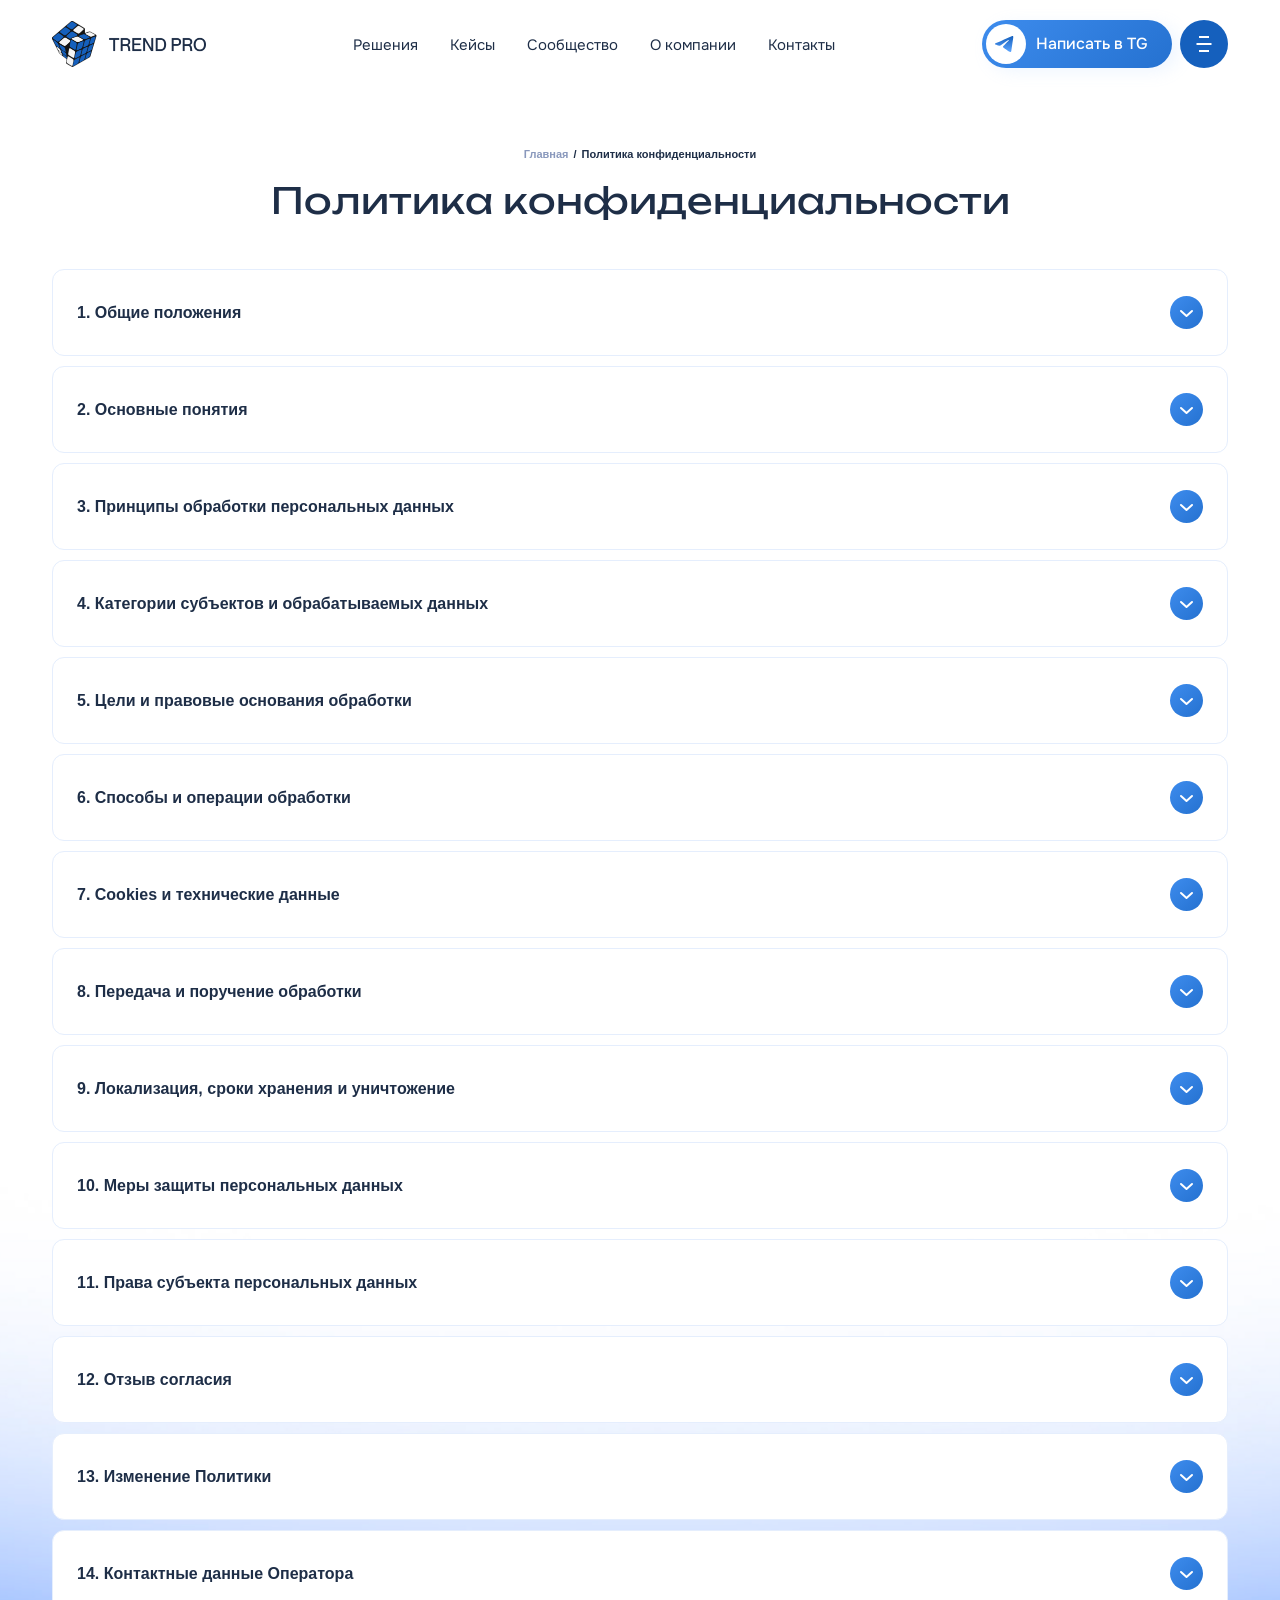
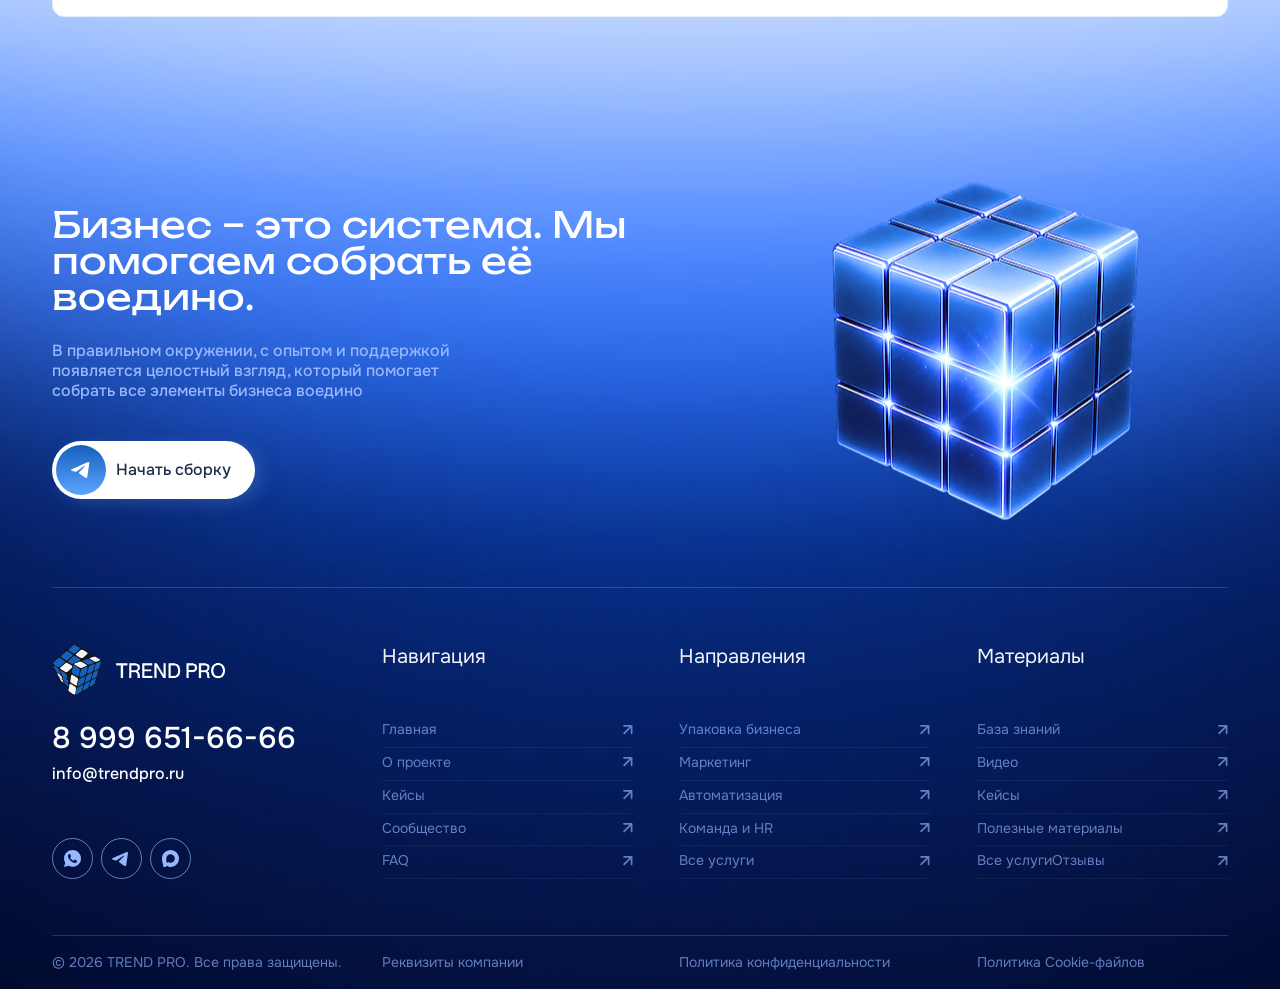
==== commit 20efc7f1: "Feature: финиш" ====
--- a/policy.html
+++ b/policy.html
@@ -274,11 +274,11 @@
                 >
                   <path
                     d="M17.7344 3.14238C17.7556 3.1337 19.4154 2.46001 19.2764 4.13164C19.2296 4.82448 18.8564 7.24985 18.4824 9.87285L17.3135 17.6443C17.0178 19.8949 15.0754 18.8298 14.0879 18.0896C13.9008 17.9411 10.5817 15.7137 9.3662 14.6248C9.03903 14.3279 8.6653 13.7336 9.41307 13.0408C11.0958 11.4075 13.1058 9.37855 14.3213 8.0916C14.8821 7.49776 15.4435 6.11218 13.1064 7.79472L6.51463 12.4969C6.49465 12.5098 5.74759 12.9851 4.36424 12.5457C2.962 12.1002 1.32616 11.5066 1.32616 11.5066C1.31194 11.4971 0.216812 10.7593 2.12108 9.97246C4.97891 8.73606 15.3221 4.20005 17.7344 3.14238Z"
-                    fill="url(#paint0_linear_576_1467)"
+                    fill="url(#paint0_linear_576_1468)"
                   />
                   <defs>
                     <linearGradient
-                      id="paint0_linear_576_1467"
+                      id="paint0_linear_576_1468"
                       x1="10.1423"
                       y1="3.00098"
                       x2="10.1423"
--- a/src/style/general/style-general.css
+++ b/src/style/general/style-general.css
@@ -121,24 +121,24 @@
 @media (max-width: 1400px) {
   .container {
     max-width: 1176px;
-    margin: 0 auto;
+    margin: 0 auto !important;
   }
 }
 @media (max-width: 1200px) {
   .container {
     max-width: 960px;
-    margin: 0 auto;
+    margin: 0 auto !important;
   }
 }
 @media (max-width: 1000px) {
   .container {
     max-width: 700px;
-    margin: 0 auto;
+    margin: 0 auto !important;
   }
 }
 @media (max-width: 720px) {
   .container {
-    margin: 0 15px;
+    margin: 0 15px !important;
   }
 }
 
@@ -219,12 +219,13 @@
   content: "";
   position: absolute;
   inset: 0;
-  background: #fff;
+  background: #1560bd;
   opacity: 0;
   pointer-events: none;
   transition: opacity 0.3s ease-in-out;
 }
 .primary-button .icon svg {
+  margin-left: -2px;
   position: relative;
   z-index: 1;
 }
@@ -232,14 +233,10 @@
   transition: fill 0.3s ease-in-out;
 }
 .primary-button:hover {
-  background-color: #0f49ad;
-  color: #fff;
+  box-shadow: 7px 4px 26.9px 0px #9fcaff;
 }
 .primary-button:hover .icon::before {
   opacity: 1;
-}
-.primary-button:hover .icon svg path {
-  fill: #0f49ad;
 }
 
 .secondary-button {
@@ -273,12 +270,13 @@
   content: "";
   position: absolute;
   inset: 0;
-  background: #fff;
+  background: #1560bd;
   opacity: 0;
   pointer-events: none;
   transition: opacity 0.3s ease-in-out;
 }
 .secondary-button .icon svg {
+  margin-left: -2px;
   position: relative;
   z-index: 1;
 }
@@ -286,14 +284,10 @@
   transition: fill 0.3s ease-in-out;
 }
 .secondary-button:hover {
-  background-color: #0f49ad;
-  color: #fff;
+  box-shadow: 7px 4px 26.9px 0px #9fcaff;
 }
 .secondary-button:hover .icon::before {
   opacity: 1;
-}
-.secondary-button:hover .icon svg path {
-  fill: #0f49ad;
 }
 .secondary-button {
   position: relative;
@@ -321,6 +315,7 @@
   z-index: 1;
 }
 .secondary-button:hover {
+  box-shadow: 7px 4px 15.9px 0px rgba(159, 202, 255, 0.168627451);
   background-color: #1560bd;
 }
 .secondary-button:hover::before {
@@ -642,6 +637,74 @@
   color: #1e2e47;
 }
 
+.cookie {
+  z-index: 10000;
+  position: fixed;
+  right: 32px;
+  bottom: 32px;
+  width: 570px;
+  border-radius: 16px;
+  border: 1px solid #e5eefd;
+  background: #fff;
+  box-shadow: 0 12px 32px 0 rgba(19, 50, 122, 0.07);
+}
+.cookie__container {
+  padding: 20px;
+  display: flex;
+  flex-direction: column;
+  gap: 16px;
+}
+.cookie__container .cookie__content {
+  display: flex;
+  gap: 16px;
+}
+.cookie__container .cookie__content .cookie__wrap {
+  display: flex;
+  flex-direction: column;
+  gap: 6px;
+}
+.cookie__container .cookie__content .cookie__wrap h5 {
+  font-weight: 500;
+}
+.cookie__container .cookie__content .cookie__wrap p {
+  color: rgba(19, 50, 122, 0.5);
+  font-size: 14px;
+  font-style: normal;
+  line-height: 130%;
+}
+.cookie__container .cookie__content .cookie__wrap p a {
+  color: #1560bd;
+  text-decoration: underline;
+}
+.cookie__container .divider {
+  width: 100%;
+  height: 1px;
+  background: #e5eefd;
+}
+.cookie__container .cookie__actions {
+  display: flex;
+  justify-content: end;
+  gap: 8px;
+}
+.cookie__container .cookie__actions button {
+  color: #1e2e47;
+  font-size: 14px;
+  font-style: normal;
+  font-weight: 500;
+  line-height: 120%;
+  padding: 10px 16px;
+  border-radius: 45px;
+  border: 1px solid transparent;
+}
+.cookie__container .cookie__actions button:nth-child(2) {
+  border-color: #e5eefd;
+}
+.cookie__container .cookie__actions button:nth-child(3) {
+  color: #fff;
+  background: linear-gradient(136deg, #4c9cff -59.81%, #1560bd 164.51%);
+  border-color: linear-gradient(136deg, #4c9cff -59.81%, #1560bd 164.51%);
+}
+
 .footer__container .footer__wrap {
   display: grid;
   grid-template-columns: 283px 251px 251px 251px;
@@ -712,6 +775,8 @@
   gap: 8px;
 }
 .footer__container .footer__wrap-top .footer__info .footer__links a {
+  width: 41px;
+  height: 41px;
   border-radius: 50%;
   transition: background-color 0.3s ease-in-out;
 }
@@ -783,6 +848,7 @@
 }
 .footer__container .footer__wrap-bottom p,
 .footer__container .footer__wrap-bottom a {
+  text-wrap: nowrap;
   color: rgba(152, 183, 255, 0.6509803922);
   font-size: 14px;
   line-height: 120%;
@@ -1148,6 +1214,9 @@
   }
 }
 @media (max-width: 720px) {
+  body {
+    background-size: 100% 1400px, 100% 2000px;
+  }
   .subtitle {
     font-size: 14px;
   }
@@ -1182,6 +1251,35 @@
   .burger-menu__container .burger-menu__content .secondary-button span {
     width: 100%;
     text-align: center;
+  }
+  .breadcrumbs {
+    margin-top: 32px;
+    margin-bottom: 16px;
+  }
+  .cookie {
+    right: 0;
+    bottom: 0;
+    width: 100vw;
+    border-radius: 16px 16px 0 0;
+  }
+  .cookie__container {
+    padding: 24px 16px;
+    gap: 12px;
+  }
+  .cookie__container .cookie__content {
+    gap: 12px;
+  }
+  .cookie__container .cookie__content .cookie__wrap p {
+    font-size: 13px;
+  }
+  .cookie__container .cookie__actions {
+    display: flex;
+    flex-direction: column;
+    gap: 8px;
+  }
+  .cookie__container .cookie__actions button {
+    width: 100%;
+    font-size: 13px;
   }
   .footer__container .footer__wrap {
     display: flex;
--- a/src/style/policy/style-policy.css
+++ b/src/style/policy/style-policy.css
@@ -61,7 +61,6 @@
   display: flex;
   flex-direction: column;
   gap: 10px;
-  margin-bottom: 32px;
   list-style: none;
 }
 .policy__container .policy__content ol li .accordion {
@@ -113,4 +112,30 @@
 }
 .header__container .header__nav .list .list__item a::after {
   background-color: #1e2e47;
+}
+
+@media (max-width: 720px) {
+  body {
+    background-size: 100% 3000px;
+  }
+  .policy {
+    padding-bottom: 72px;
+    margin-bottom: 32px;
+  }
+  .policy__container .policy__content ol li .accordion {
+    padding: 24px;
+  }
+  .policy__container .policy__content ol li .accordion__button {
+    text-align: start;
+  }
+  .policy__container .policy__content ol li .accordion__content p {
+    width: 100%;
+    color: rgba(19, 50, 122, 0.5);
+    font-size: 14px;
+    font-style: normal;
+    line-height: 125%;
+  }
+  .policy__container .policy__content ol li .accordion--active {
+    background-color: #f4f6ff;
+  }
 }/*# sourceMappingURL=style-policy.css.map */
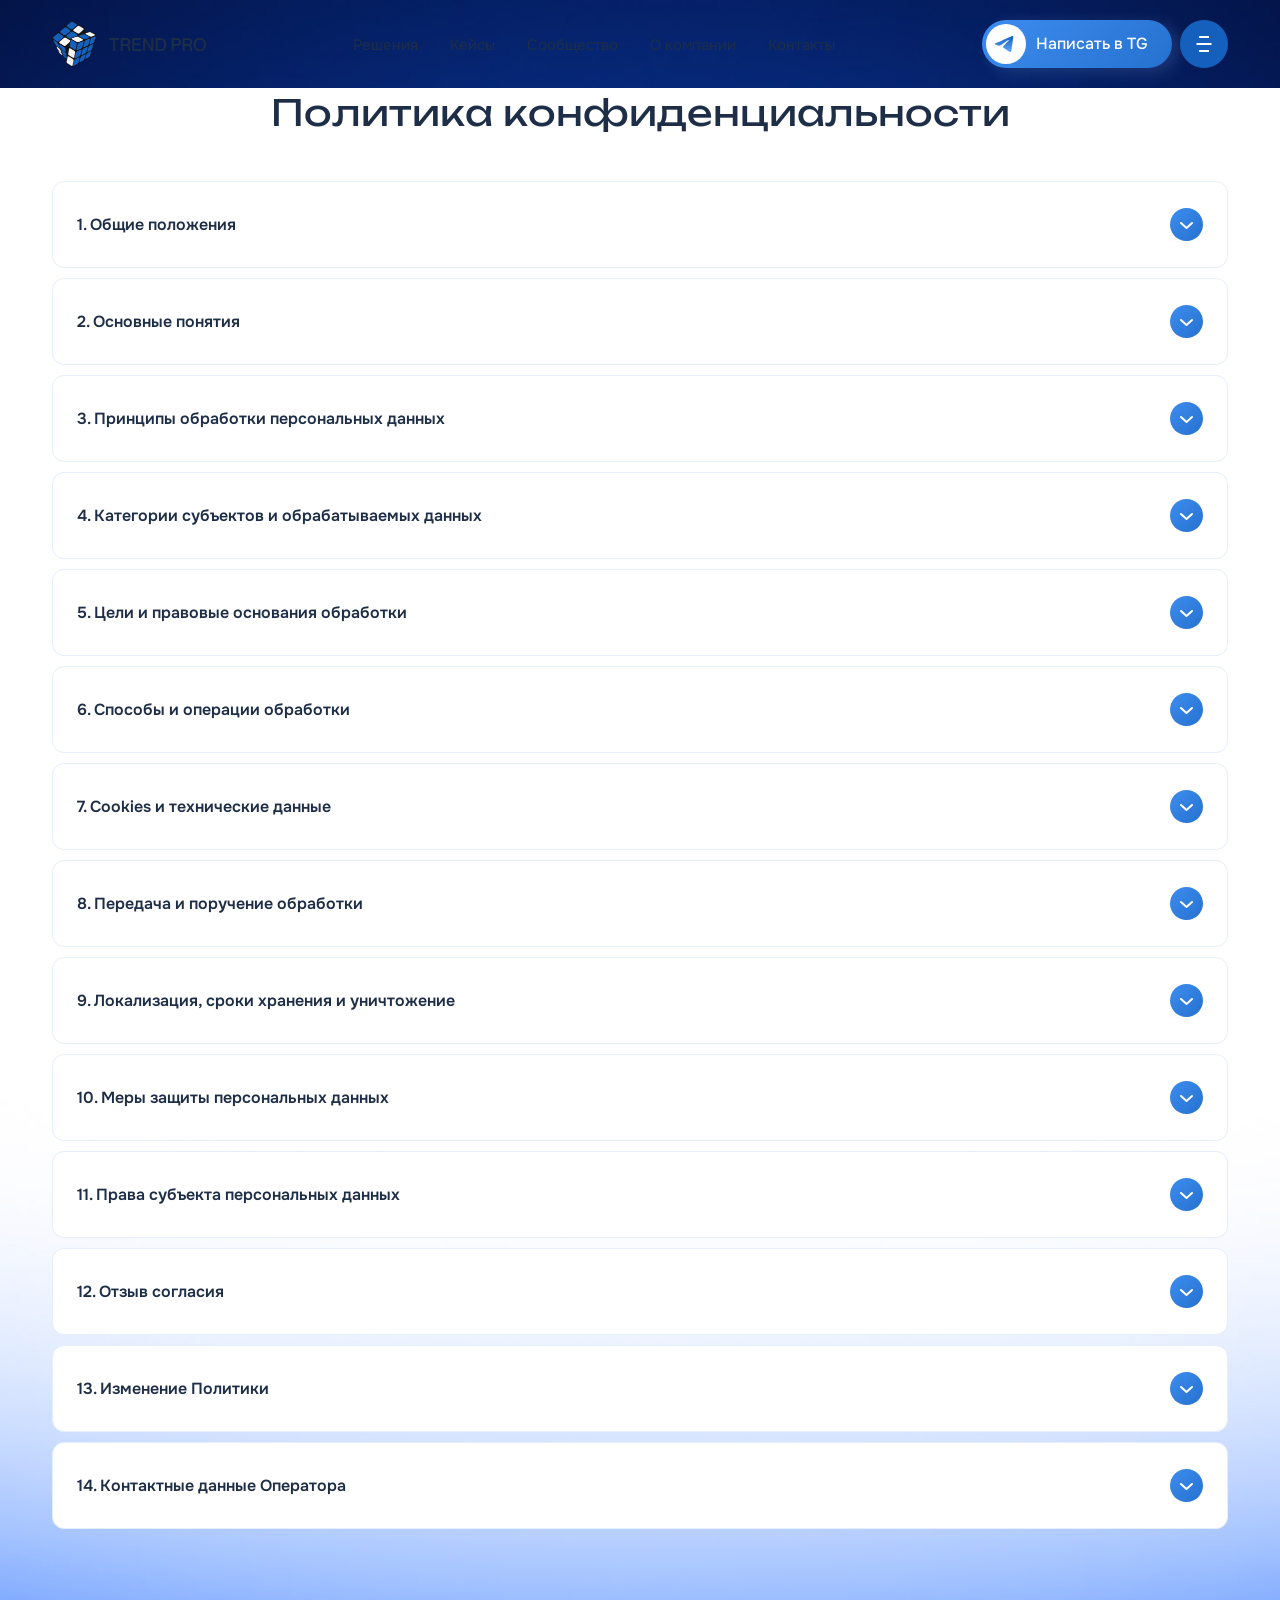
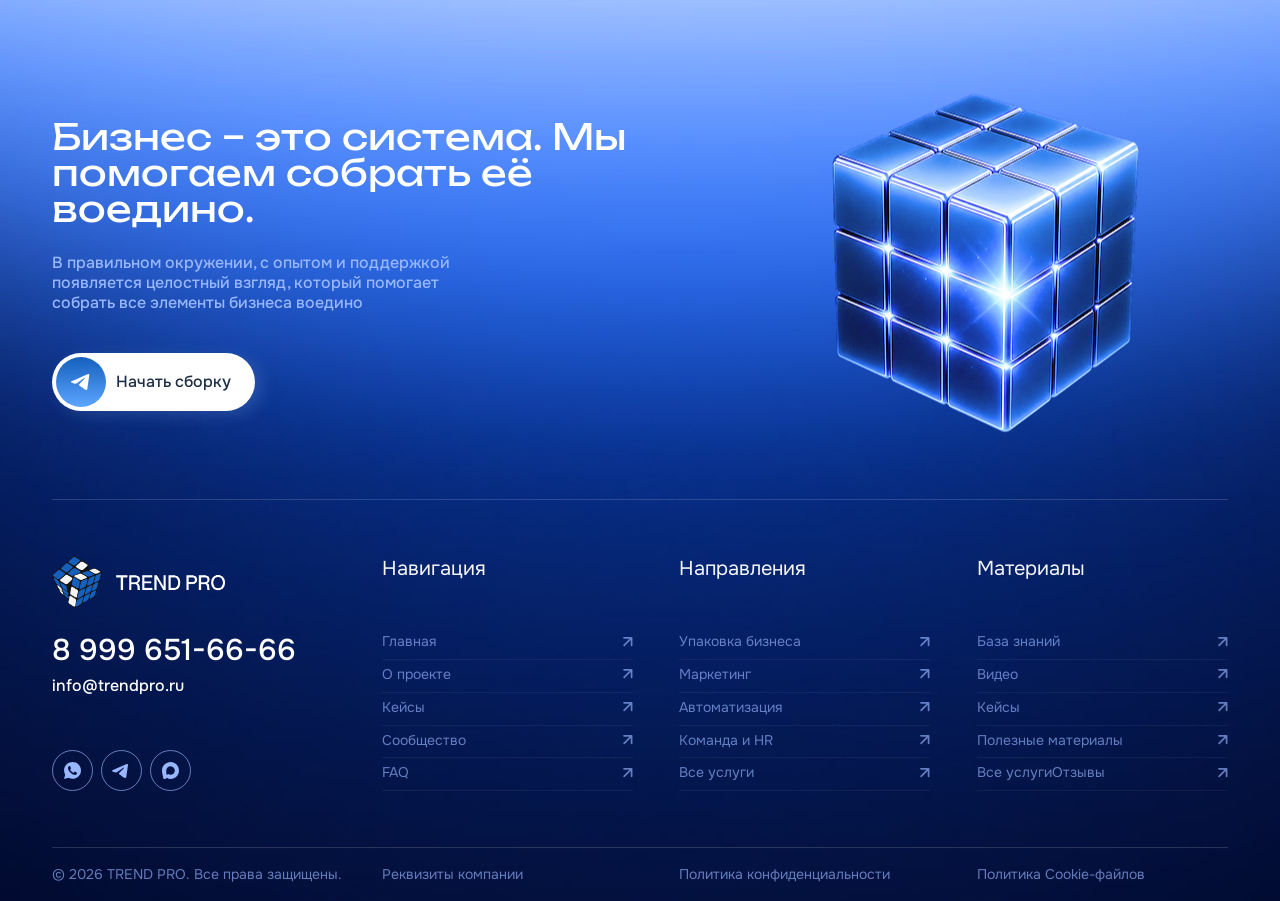
==== commit 693a6ba4: "я устал х3" ====
--- a/policy.html
+++ b/policy.html
@@ -298,6 +298,8 @@
         </div>
       </aside>
 
+      <aside class="burger-overlay"></aside>
+
       <aside class="breadcrumbs">
         <nav>
           <ol>
--- a/src/style/general/style-general.css
+++ b/src/style/general/style-general.css
@@ -12,7 +12,7 @@
 }
 @font-face {
   font-family: "Onest";
-  src: local("Onest-Semibold"), local("Onest Semibold"), url("../../assets/fonts/Onest-Semibold.woff2") format("woff2");
+  src: local("Onest-SemiBold"), local("Onest SemiBold"), url("../../assets/fonts/Onest-SemiBold.woff2") format("woff2");
   font-weight: 600;
   font-style: normal;
 }
@@ -26,6 +26,12 @@
   font-family: "Unbounded";
   src: local("Unbounded-Medium"), local("Unbounded-Medium"), url("../../assets/fonts/Unbounded-Medium.woff2") format("woff2");
   font-weight: 500;
+  font-style: normal;
+}
+@font-face {
+  font-family: "Unbounded";
+  src: local("Unbounded-SemiBold"), local("Unbounded-SemiBold"), url("../../assets/fonts/Unbounded-SemiBold.ttf") format("woff2");
+  font-weight: 600;
   font-style: normal;
 }
 @font-face {
@@ -201,7 +207,7 @@
   color: #1e2e47;
   border-radius: 45px;
   box-shadow: 7px 4px 15.9px 0px rgba(159, 202, 255, 0.168627451);
-  transition: background-color 0.3s ease-in-out, color 0.3s ease-in-out;
+  transition: background-color 0.3s ease-in-out, color 0.3s ease-in-out, box-shadow 0.3s ease-in-out;
 }
 .primary-button .icon {
   position: relative;
@@ -252,7 +258,7 @@
   color: #1e2e47;
   border-radius: 45px;
   box-shadow: 7px 4px 15.9px 0px rgba(159, 202, 255, 0.168627451);
-  transition: background-color 0.3s ease-in-out, color 0.3s ease-in-out;
+  transition: background-color 0.3s ease-in-out, color 0.3s ease-in-out, box-shadow 0.3s ease-in-out;
 }
 .secondary-button .icon {
   position: relative;
@@ -380,6 +386,18 @@
   animation: section-header-fade-up 500ms ease-out 0.25s forwards;
 }
 
+.header {
+  z-index: 1000;
+  position: fixed;
+  top: 0;
+  left: 0;
+  right: 0;
+  background-image: url("../../assets/img/body_bg_top.png");
+  background-position: top center;
+  background-repeat: no-repeat;
+  background-size: cover;
+  background-size: 100% 1370px;
+}
 .header__container {
   display: flex;
   gap: 32px;
@@ -416,6 +434,7 @@
   left: 0;
   right: 0;
   transform: scale(0);
+  transform-origin: left bottom;
   background-color: #f5f5f5;
   transition: transform 0.3s ease-in-out;
 }
@@ -470,9 +489,156 @@
 }
 
 .burger-menu {
-  z-index: 1000;
+  z-index: 10000;
   position: fixed;
   display: flex;
+  justify-content: end;
+  top: 0;
+  right: 0;
+  width: 375px;
+  height: 100vh;
+  transform: translateX(100%);
+  transition: transform 0.3s ease-in-out;
+}
+.burger-menu__container {
+  width: 375px;
+  border-radius: 20px 0 0 20px;
+  border: 1px solid rgba(173, 173, 173, 0.3803921569);
+  background-color: #f5f5f5;
+  padding: 30px;
+  display: flex;
+  gap: 38px;
+  flex-direction: column;
+  height: 100%;
+}
+.burger-menu__container .burger-menu__header {
+  display: flex;
+  justify-content: space-between;
+  align-items: center;
+}
+.burger-menu__container .burger-menu__header img {
+  width: 155px;
+}
+.burger-menu__container .burger-menu__header button {
+  width: 40px;
+  height: 40px;
+  display: flex;
+  justify-content: center;
+  align-items: center;
+  border: 1px solid #d9d9d9;
+  border-radius: 50%;
+  transition: border-color 0.3s ease-in-out;
+}
+.burger-menu__container .burger-menu__header button svg path {
+  transition: fill 0.3s ease-in-out;
+}
+.burger-menu__container .burger-menu__header button:hover {
+  border-color: #1e2e47;
+}
+.burger-menu__container .burger-menu__header button:hover svg path {
+  fill: #1e2e47;
+}
+.burger-menu__container .burger-menu__content {
+  display: flex;
+  flex-direction: column;
+  height: 100%;
+}
+.burger-menu__container .burger-menu__content ul {
+  display: flex;
+  flex-direction: column;
+  gap: 8px;
+  list-style: none;
+}
+.burger-menu__container .burger-menu__content ul li .accordion__button {
+  color: #1e2e47;
+  font-size: 16px;
+  font-style: normal;
+  font-weight: 500;
+  line-height: 120%;
+  width: 100%;
+  display: flex;
+  gap: 8px;
+  align-items: center;
+  padding: 6px 6px 6px 16px;
+  border-radius: 30px;
+  background-color: rgba(255, 255, 255, 0.75);
+  transition: color 0.3s ease-in-out, background-color 0.3s ease-in-out;
+}
+.burger-menu__container .burger-menu__content ul li .accordion__button .icon {
+  margin-left: auto;
+  width: 40px;
+  height: 40px;
+  display: flex;
+  justify-content: center;
+  align-items: center;
+  border-radius: 50%;
+  background-color: #fff;
+  border: 1px solid #337de8;
+  transition: background-color 0.3s ease-in-out, border-color 0.3s ease-in-out;
+}
+.burger-menu__container .burger-menu__content ul li .accordion__button svg {
+  transition: transform 0.3s ease-in-out;
+  width: 10px;
+  height: 6px;
+}
+.burger-menu__container .burger-menu__content ul li .accordion__button svg path {
+  transition: fill 0.3s ease-in-out;
+}
+.burger-menu__container .burger-menu__content ul li .accordion__button--active .icon {
+  background-color: #337de8;
+}
+.burger-menu__container .burger-menu__content ul li .accordion__button--active svg {
+  transform: rotate(180deg);
+}
+.burger-menu__container .burger-menu__content ul li .accordion__button--active svg path {
+  fill: #fff;
+}
+.burger-menu__container .burger-menu__content ul li .accordion__button:hover {
+  color: #337de8;
+  background-color: rgba(255, 255, 255, 0.7490196078);
+}
+.burger-menu__container .burger-menu__content ul li .accordion__button:hover .icon {
+  background-color: #337de8;
+}
+.burger-menu__container .burger-menu__content ul li .accordion__button:hover svg path {
+  fill: #fff;
+}
+.burger-menu__container .burger-menu__content ul li .accordion__content {
+  height: 0px;
+  overflow: hidden;
+  transition: height 0.3s ease-in-out, padding-top 0.3s ease-in-out;
+}
+.burger-menu__container .burger-menu__content ul li .accordion__content nav {
+  padding: 16px 32px;
+}
+.burger-menu__container .burger-menu__content ul li .accordion__content nav ul {
+  display: flex;
+  flex-direction: column;
+  gap: 16px;
+}
+.burger-menu__container .burger-menu__content ul li .accordion__content nav ul li a {
+  color: #1e2e47;
+  font-size: 14px;
+  font-style: normal;
+  font-weight: 500;
+  line-height: 120%;
+  transition: color 0.3s ease-in-out;
+}
+.burger-menu__container .burger-menu__content ul li .accordion__content nav ul li a:hover {
+  color: #1560bd;
+}
+.burger-menu__container .burger-menu__content .secondary-button {
+  margin-top: auto;
+}
+.burger-menu__container .burger-menu__content .secondary-button span {
+  width: 100%;
+  text-align: center;
+}
+
+.burger-overlay {
+  z-index: 9999;
+  position: fixed;
+  display: none;
   justify-content: end;
   top: 0;
   right: 0;
@@ -480,127 +646,6 @@
   height: 100vh;
   background: rgba(0, 0, 0, 0.58);
   backdrop-filter: blur(8px);
-  transform: scale(1, 0);
-  transform-origin: top center;
-  transition: transform 0.3s ease-in-out;
-}
-.burger-menu__container {
-  width: 375px;
-  border-radius: 20px 0 0 20px;
-  border: 1px solid rgba(173, 173, 173, 0.3803921569);
-  background-color: #f5f5f5;
-  padding: 30px;
-  display: flex;
-  gap: 38px;
-  flex-direction: column;
-  height: 100%;
-}
-.burger-menu__container .burger-menu__header {
-  display: flex;
-  justify-content: space-between;
-  align-items: center;
-}
-.burger-menu__container .burger-menu__header img {
-  width: 155px;
-}
-.burger-menu__container .burger-menu__header button {
-  width: 40px;
-  height: 40px;
-  display: flex;
-  justify-content: center;
-  align-items: center;
-  border: 1px solid #d9d9d9;
-  border-radius: 50%;
-}
-.burger-menu__container .burger-menu__content {
-  display: flex;
-  flex-direction: column;
-  height: 100%;
-}
-.burger-menu__container .burger-menu__content ul {
-  display: flex;
-  flex-direction: column;
-  gap: 8px;
-  list-style: none;
-}
-.burger-menu__container .burger-menu__content ul li .accordion__button {
-  color: #1e2e47;
-  font-size: 16px;
-  font-style: normal;
-  font-weight: 500;
-  line-height: 120%;
-  width: 100%;
-  display: flex;
-  gap: 8px;
-  align-items: center;
-  padding: 6px 6px 6px 16px;
-  border-radius: 30px;
-  background-color: rgba(255, 255, 255, 0.75);
-  transition: color 0.3s ease-in-out, background-color 0.3s ease-in-out;
-}
-.burger-menu__container .burger-menu__content ul li .accordion__button .icon {
-  margin-left: auto;
-  width: 40px;
-  height: 40px;
-  display: flex;
-  justify-content: center;
-  align-items: center;
-  border-radius: 50%;
-  background-color: #fff;
-  border: 1px solid #337de8;
-  transition: background-color 0.3s ease-in-out, border-color 0.3s ease-in-out;
-}
-.burger-menu__container .burger-menu__content ul li .accordion__button svg {
-  transition: transform 0.3s ease-in-out;
-}
-.burger-menu__container .burger-menu__content ul li .accordion__button svg path {
-  transition: fill 0.3s ease-in-out;
-}
-.burger-menu__container .burger-menu__content ul li .accordion__button--active {
-  color: #337de8;
-}
-.burger-menu__container .burger-menu__content ul li .accordion__button--active .icon {
-  background-color: #337de8;
-}
-.burger-menu__container .burger-menu__content ul li .accordion__button--active svg {
-  transform: rotate(180deg);
-}
-.burger-menu__container .burger-menu__content ul li .accordion__button--active svg path {
-  fill: #fff;
-}
-.burger-menu__container .burger-menu__content ul li .accordion__button:hover {
-  background-color: #fff;
-}
-.burger-menu__container .burger-menu__content ul li .accordion__content {
-  height: 0px;
-  overflow: hidden;
-  transition: height 0.3s ease-in-out, padding-top 0.3s ease-in-out;
-}
-.burger-menu__container .burger-menu__content ul li .accordion__content nav {
-  padding: 16px 32px;
-}
-.burger-menu__container .burger-menu__content ul li .accordion__content nav ul {
-  display: flex;
-  flex-direction: column;
-  gap: 16px;
-}
-.burger-menu__container .burger-menu__content ul li .accordion__content nav ul li a {
-  color: #1e2e47;
-  font-size: 14px;
-  font-style: normal;
-  font-weight: 500;
-  line-height: 120%;
-  transition: color 0.3s ease-in-out;
-}
-.burger-menu__container .burger-menu__content ul li .accordion__content nav ul li a:hover {
-  color: #1560bd;
-}
-.burger-menu__container .burger-menu__content .secondary-button {
-  margin-top: auto;
-}
-.burger-menu__container .burger-menu__content .secondary-button span {
-  width: 100%;
-  text-align: center;
 }
 
 .breadcrumbs {
@@ -638,7 +683,7 @@
 }
 
 .cookie {
-  z-index: 10000;
+  z-index: 1000;
   position: fixed;
   right: 32px;
   bottom: 32px;
@@ -703,6 +748,64 @@
   color: #fff;
   background: linear-gradient(136deg, #4c9cff -59.81%, #1560bd 164.51%);
   border-color: linear-gradient(136deg, #4c9cff -59.81%, #1560bd 164.51%);
+}
+
+.popup {
+  display: none;
+  z-index: 10000;
+  justify-content: center;
+  align-items: center;
+  position: fixed;
+  top: 0;
+  right: 0;
+  bottom: 0;
+  left: 0;
+  background: rgba(0, 0, 0, 0.58);
+  backdrop-filter: blur(8px);
+}
+.popup__container {
+  position: relative;
+  width: 900px;
+  background-color: #fff;
+  border-radius: 24px;
+  padding: 24px;
+  display: flex;
+  gap: 32px;
+}
+.popup__container img {
+  width: 420px;
+}
+.popup__container .popup__content {
+  display: flex;
+  flex-direction: column;
+  align-items: start;
+  gap: 24px;
+  padding: 32px 0;
+  padding-right: 26px;
+}
+.popup__container .popup__content h3 {
+  color: #36383a;
+  font-weight: 400;
+  line-height: 100%;
+  margin-bottom: auto;
+}
+.popup__container .popup__content p {
+  color: rgba(54, 56, 58, 0.6);
+  font-size: 16px;
+  font-style: normal;
+  font-weight: 500;
+  line-height: 125%;
+}
+.popup__container .popup__close {
+  position: absolute;
+  top: 8px;
+  right: 8px;
+}
+.popup__container .popup__close svg circle {
+  transition: fill 0.3s ease-in-out;
+}
+.popup__container .popup__close:hover svg circle {
+  fill: #e0e2eb;
 }
 
 .footer__container .footer__wrap {
@@ -1155,6 +1258,20 @@
     width: 100%;
     text-align: center;
   }
+  .popup__container {
+    width: 700px;
+    border-radius: 24px;
+    padding: 24px;
+    gap: 24px;
+  }
+  .popup__container img {
+    width: 320px;
+  }
+  .popup__container .popup__content {
+    gap: 16px;
+    padding: 16px 0;
+    padding-right: 26px;
+  }
   .footer__container .footer__wrap {
     display: grid;
     grid-template-columns: repeat(3, 1fr);
@@ -1280,6 +1397,33 @@
   .cookie__container .cookie__actions button {
     width: 100%;
     font-size: 13px;
+  }
+  .popup {
+    align-items: end;
+  }
+  .popup__container {
+    width: 100%;
+    border-radius: 24px 24px 0 0;
+    padding: 32px;
+    gap: 48px;
+    flex-direction: column;
+    align-items: center;
+  }
+  .popup__container img {
+    width: 272px;
+  }
+  .popup__container .popup__content {
+    gap: 16px;
+    padding: 0;
+    padding-right: 0;
+  }
+  .popup__container .popup__content p {
+    margin-bottom: 16px;
+  }
+  .popup__container .popup__close {
+    position: fixed;
+    top: 24px;
+    right: 24px;
   }
   .footer__container .footer__wrap {
     display: flex;
